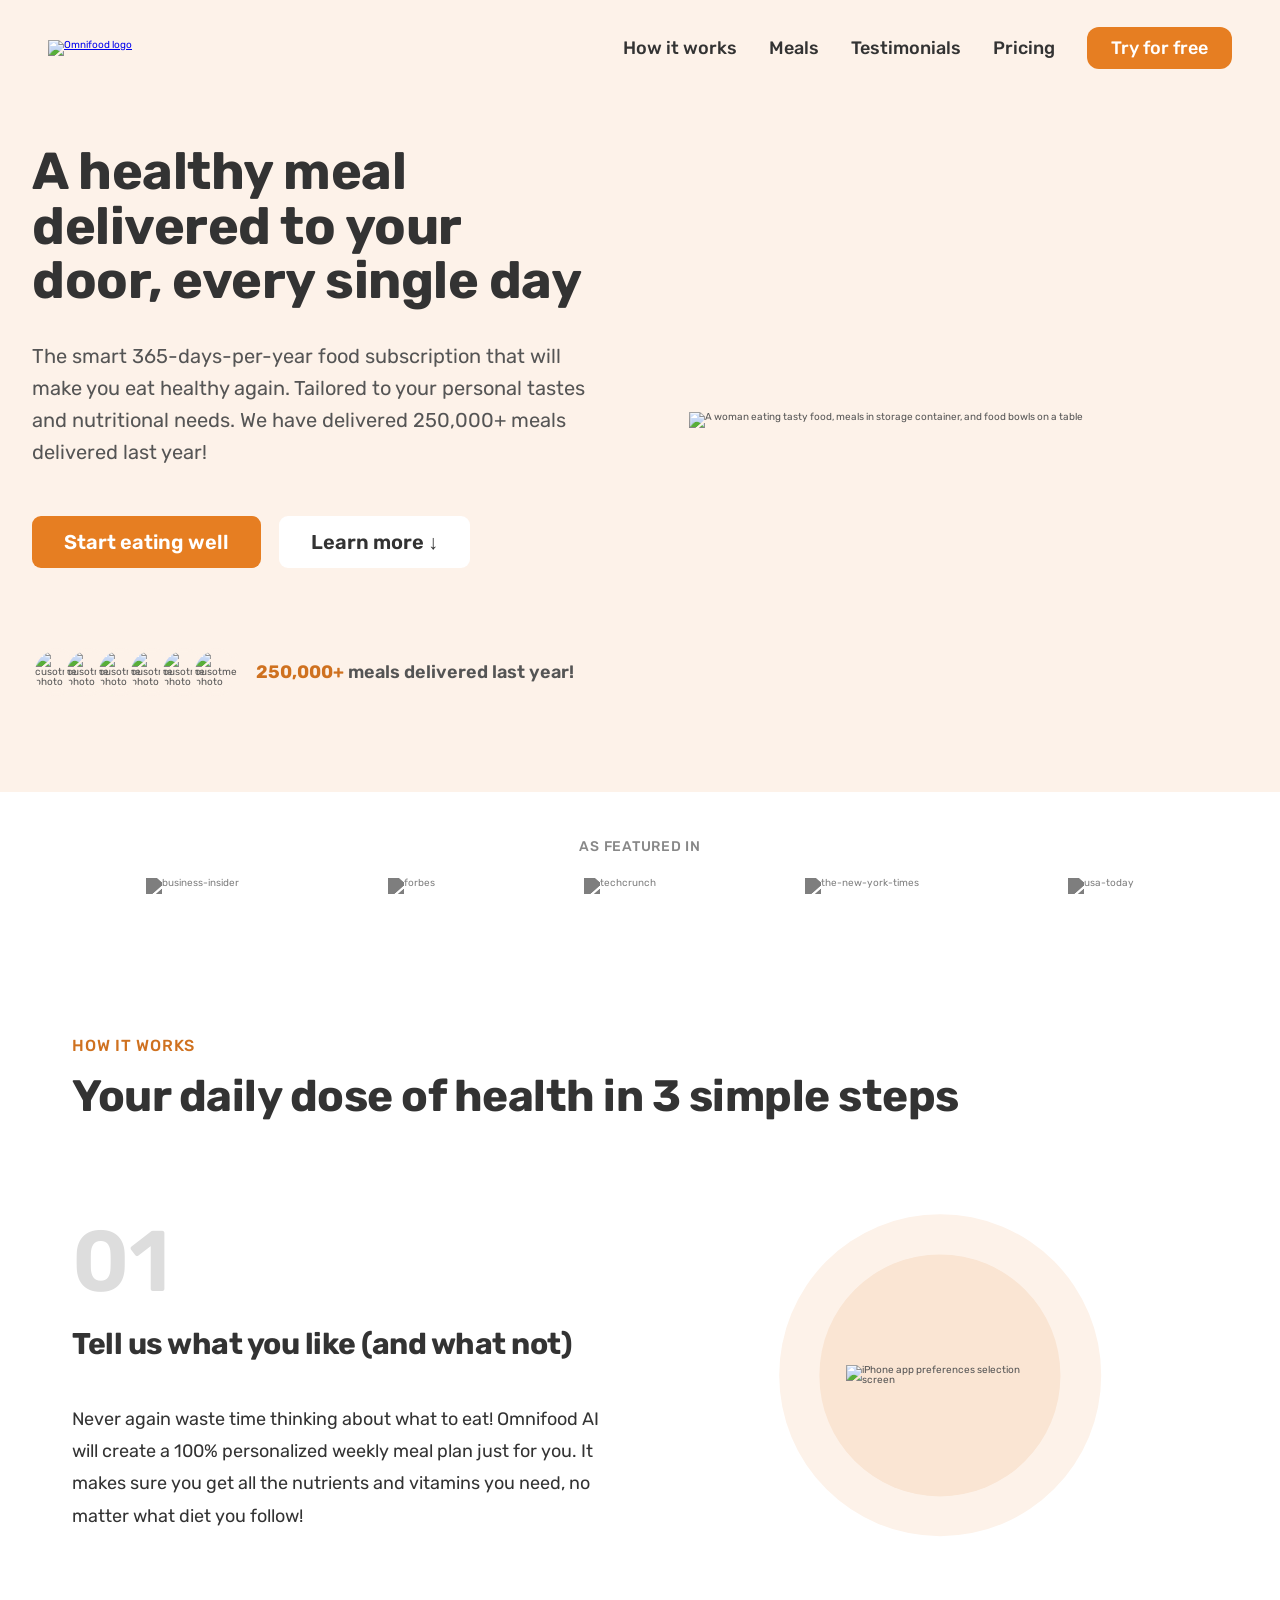
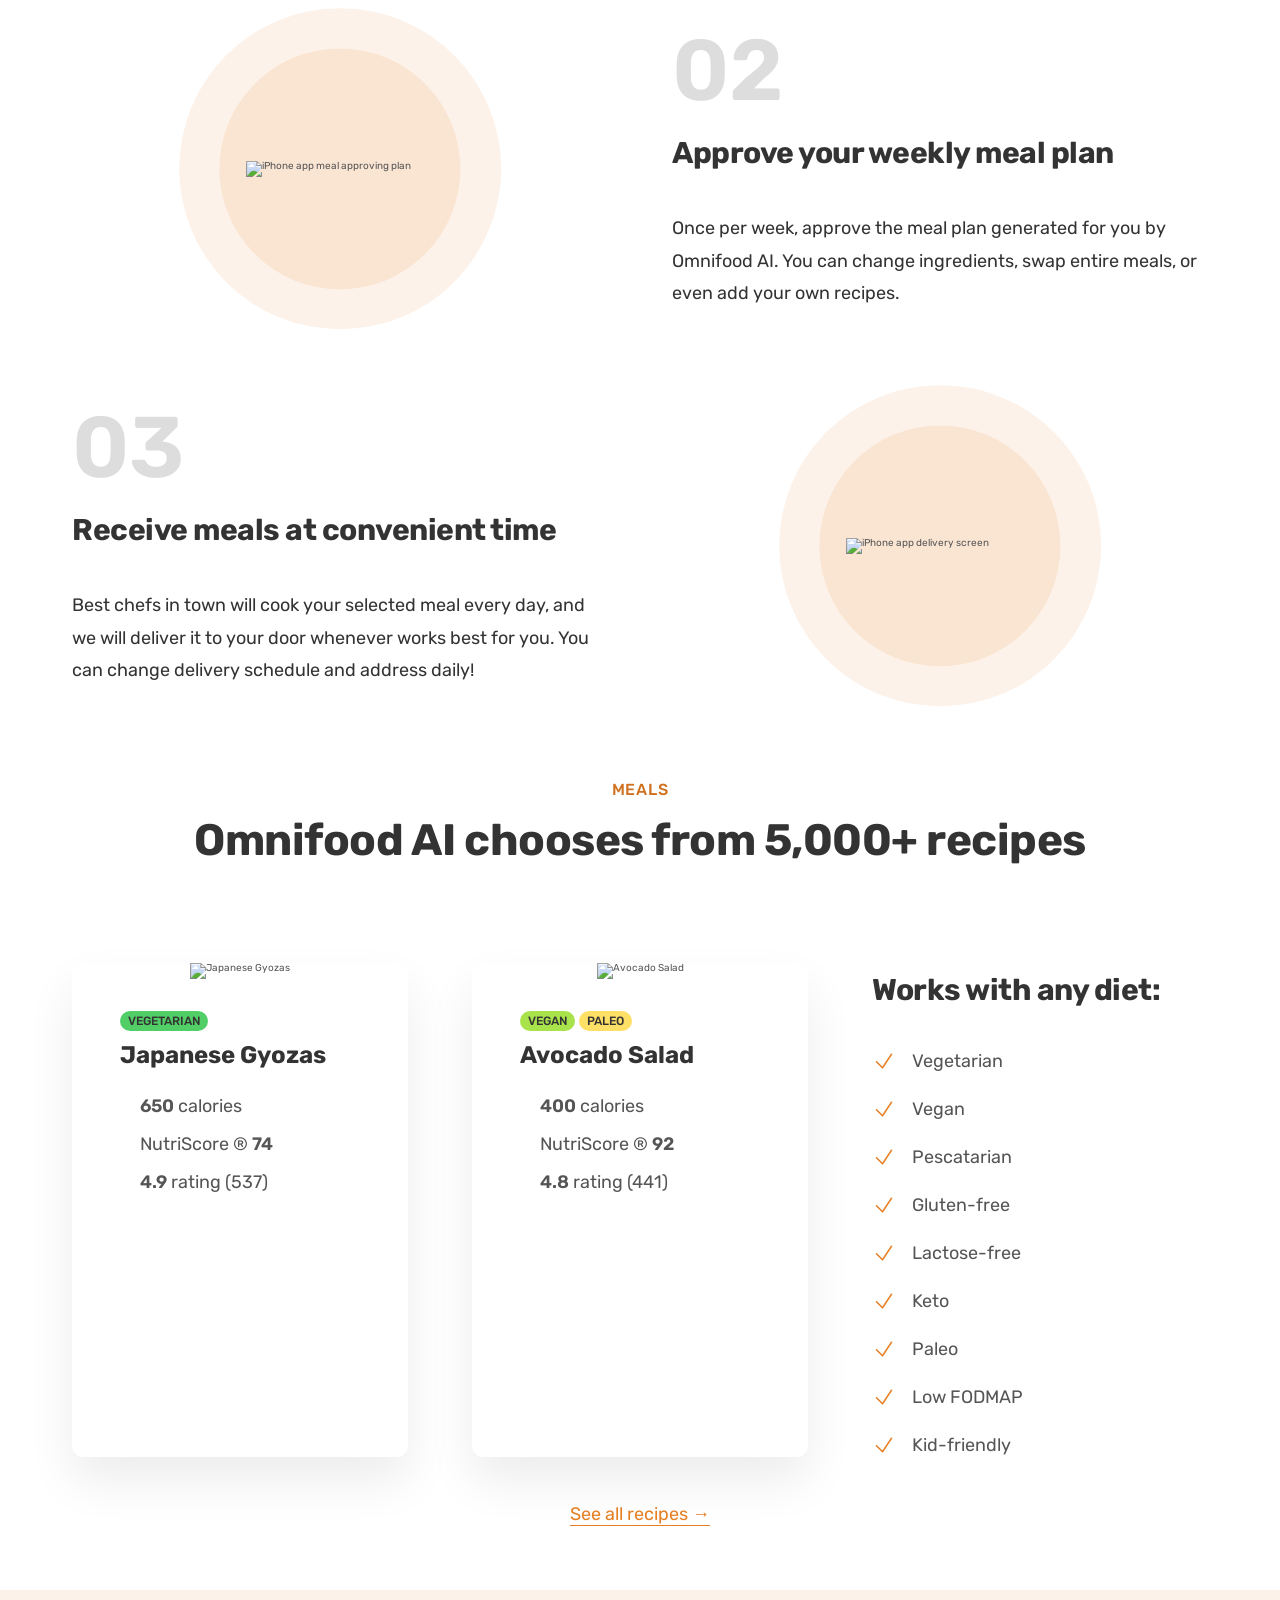
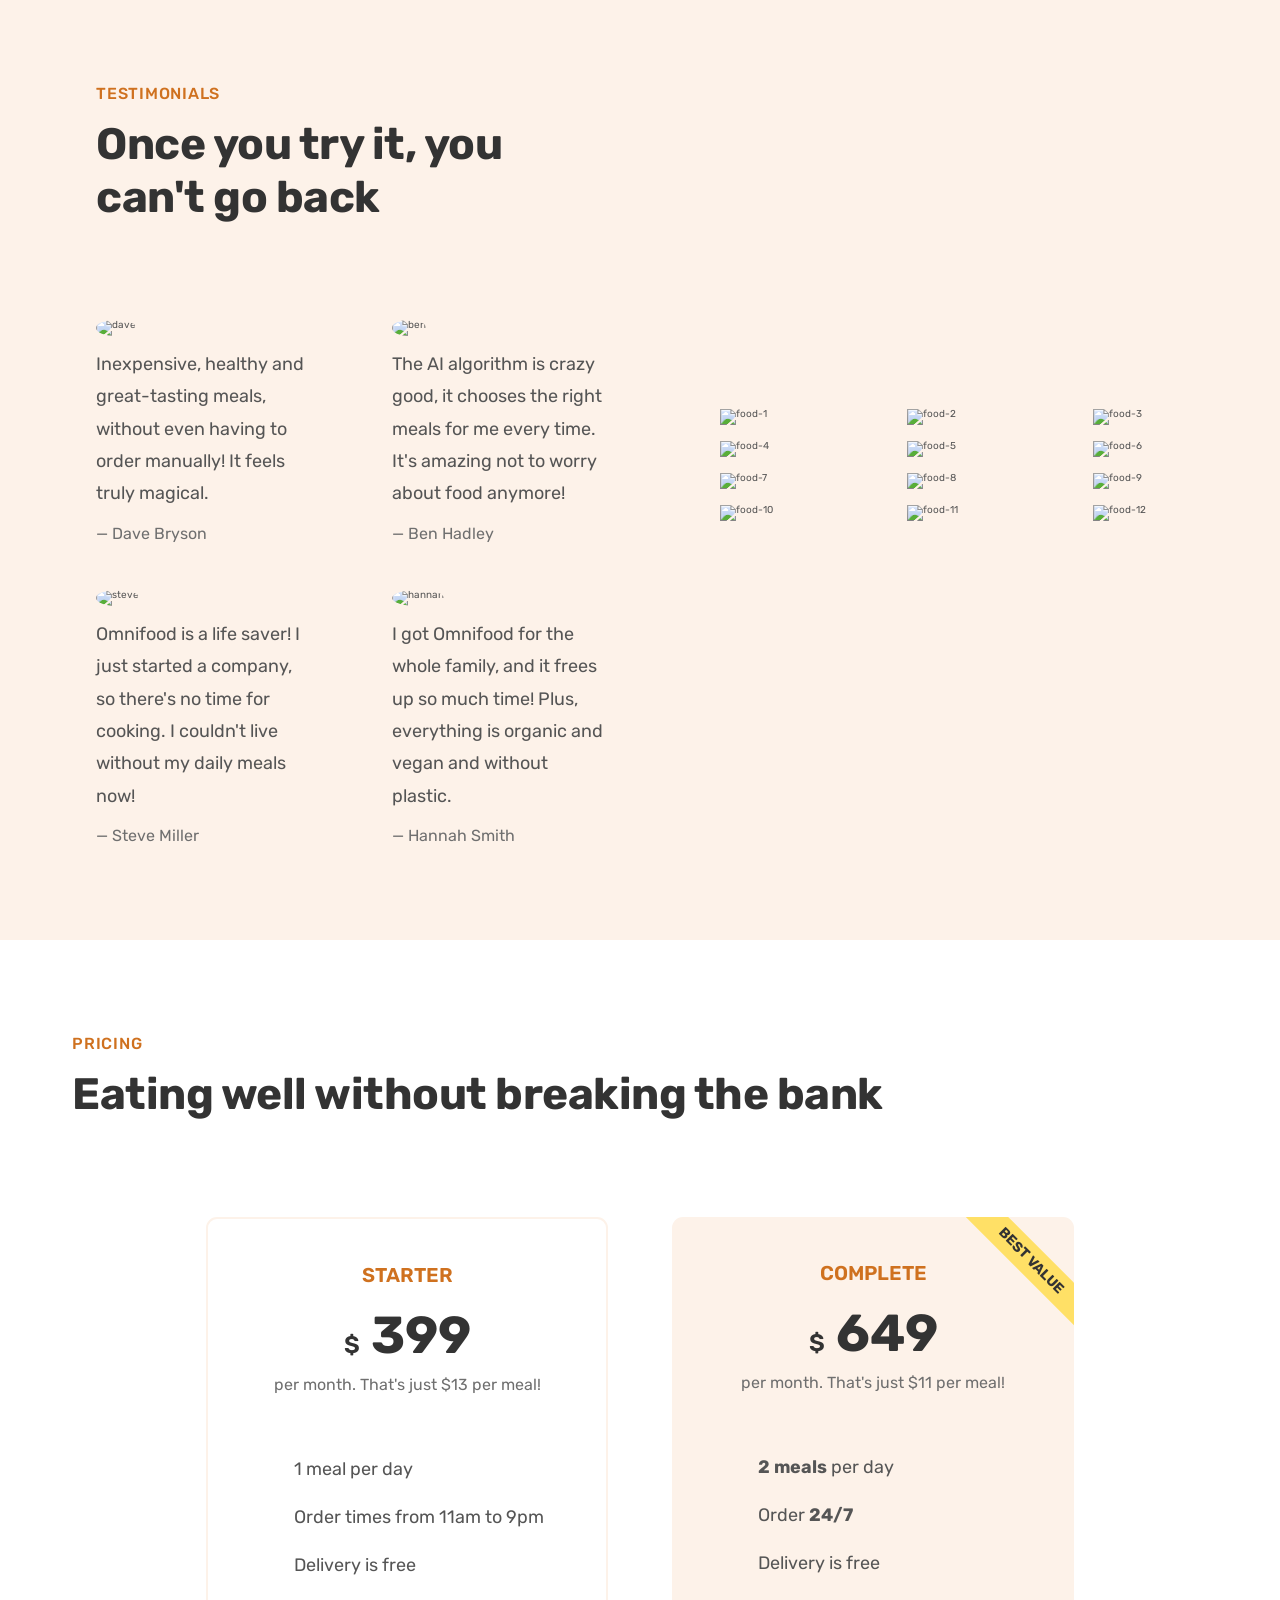
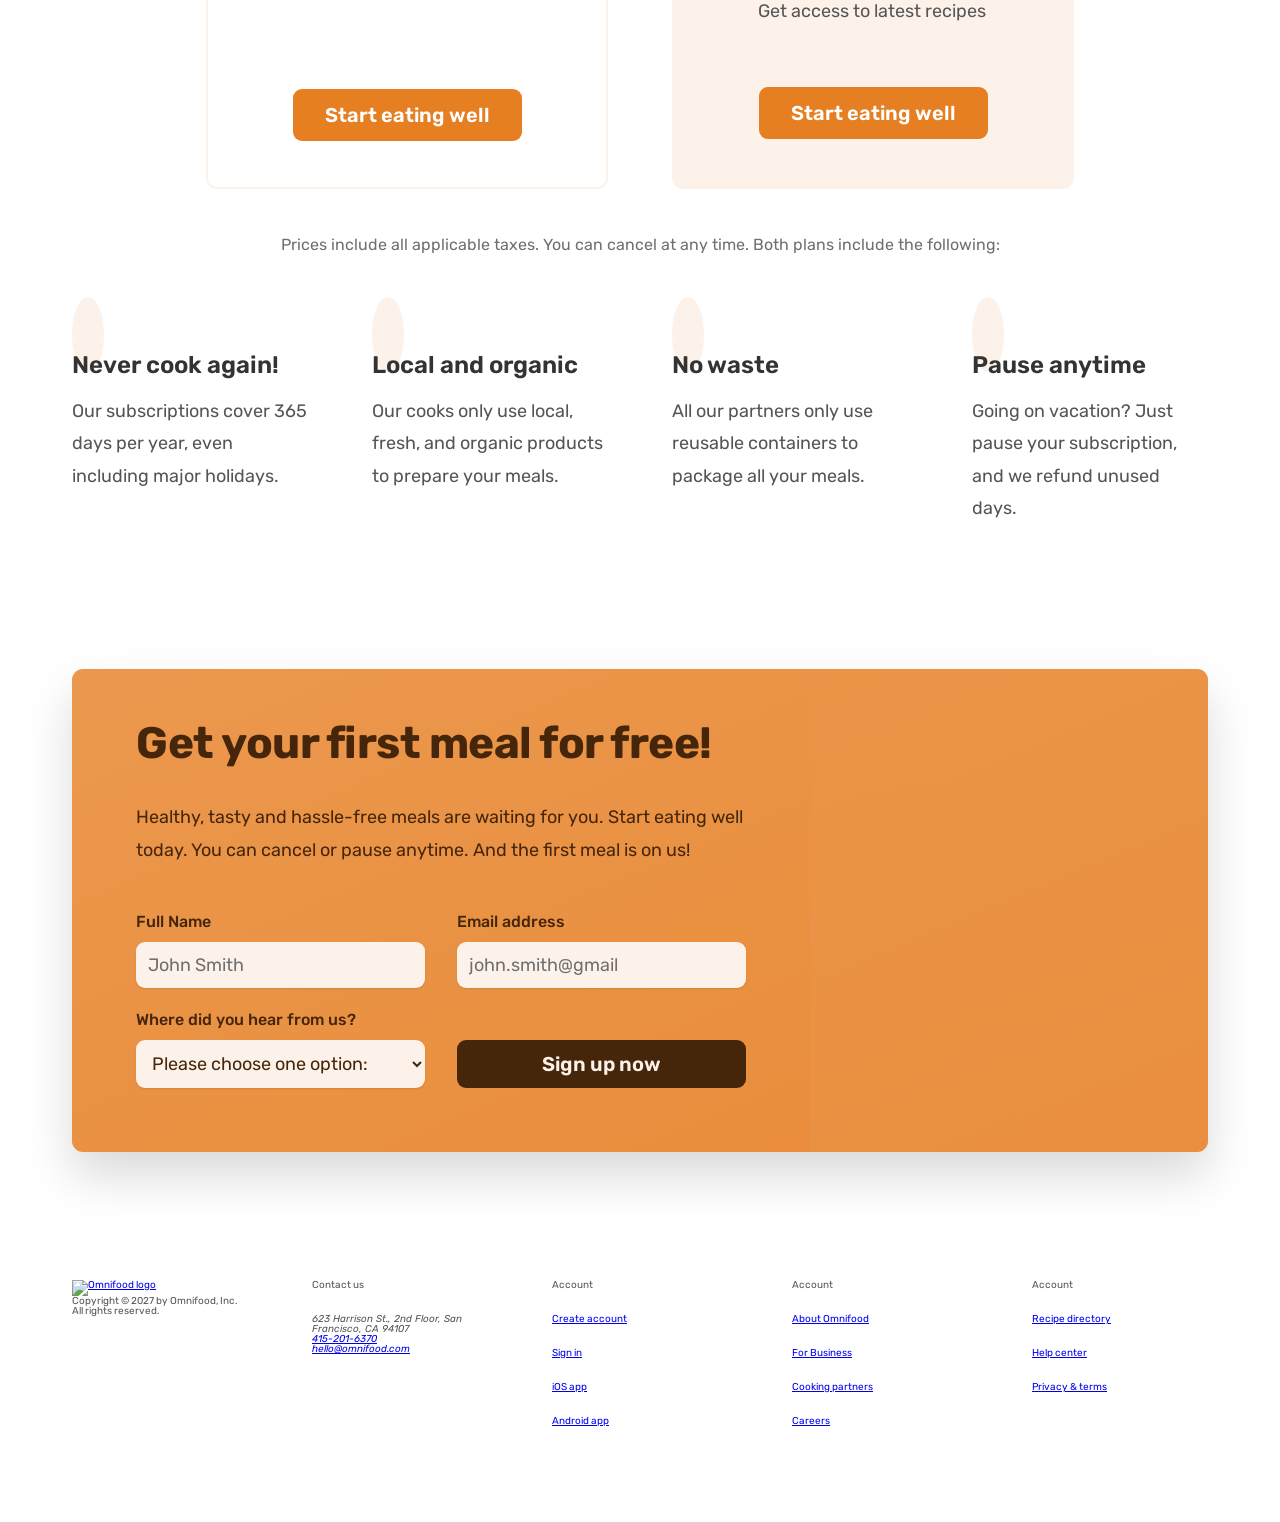
==== omnifood/index.html @ d8c368a3 "footer begun" ====
<!DOCTYPE html>
<html lang="en">
  <head>
    <meta charset="UTF-8" />
    <meta name="viewport" content="width=device-width, initial-scale=1.0" />
    <link rel="preconnect" href="https://fonts.googleapis.com" />
    <link rel="preconnect" href="https://fonts.gstatic.com" crossorigin />
    <link rel="preconnect" href="https://fonts.googleapis.com" />
    <link rel="preconnect" href="https://fonts.gstatic.com" crossorigin />
    <link
      href="https://fonts.googleapis.com/css2?family=Rubik:wght@300..900&display=swap"
      rel="stylesheet"
    />

    <link rel="stylesheet" href="css/general.css" />
    <link rel="stylesheet" href="css/header.css" />
    <link rel="stylesheet" href="css/hero.css" />
    <link rel="stylesheet" href="css/featured.css" />
    <link rel="stylesheet" href="css/how-it-works.css" />
    <link rel="stylesheet" href="css/meals.css" />
    <link rel="stylesheet" href="css/testimonials.css" />
    <link rel="stylesheet" href="css/pricing.css" />
    <link rel="stylesheet" href="css/cta.css" />
    <link rel="stylesheet" href="css/footer.css" />
    <title>My Omnifood</title>
  </head>
  <body>
    <header class="header">
      <a href="#">
        <img src="img/omnifood-logo.png" alt="Omnifood logo" class="logo" />
      </a>
      <nav class="main-nav">
        <ul class="main-nav-list">
          <li><a href="#" class="main-nav-link">How it works</a></li>
          <li><a href="#" class="main-nav-link">Meals</a></li>
          <li><a href="#" class="main-nav-link">Testimonials</a></li>
          <li><a href="#" class="main-nav-link">Pricing</a></li>
          <li><a href="#" class="main-nav-link">Try for free</a></li>
        </ul>
      </nav>
    </header>

    <main>
      <section class="section-hero">
        <div class="hero">
          <div class="hero-text">
            <h1 class="heading-primary">
              A healthy meal delivered to your door, every single day
            </h1>
            <p class="hero-description">
              The smart 365-days-per-year food subscription that will make you
              eat healthy again. Tailored to your personal tastes and
              nutritional needs. We have delivered 250,000+ meals delivered last
              year!
            </p>
            <a href="#" class="btn btn--full margin-right-sm"
              >Start eating well</a
            >
            <a href="#" class="btn btn--outline">Learn more &darr;</a>
            <div class="delivered-meals">
              <div class="delivered-imgs">
                <img src="img/customers/customer-1.jpg" alt="cusotmer photo" />
                <img src="img/customers/customer-2.jpg" alt="cusotmer photo" />
                <img src="img/customers/customer-3.jpg" alt="cusotmer photo" />
                <img src="img/customers/customer-4.jpg" alt="cusotmer photo" />
                <img src="img/customers/customer-5.jpg" alt="cusotmer photo" />
                <img src="img/customers/customer-6.jpg" alt="cusotmer photo" />
              </div>
              <p class="delivered-text">
                <span>250,000+</span> meals delivered last year!
              </p>
            </div>
          </div>
          <div class="hero-img-box">
            <img
              src="img/hero.png"
              alt="A woman eating tasty food, meals in storage container, and food bowls on a table"
              class="hero-img"
            />
          </div>
        </div>
      </section>
      <section class="section-featured">
        <div class="container">
          <h2 class="heading-featured-in">As featured in</h2>
          <div class="logos">
            <img src="img/logos/business-insider.png" alt="business-insider" />
            <img src="img/logos/forbes.png" alt="forbes" />
            <img src="img/logos/techcrunch.png" alt="techcrunch" />
            <img
              src="img/logos/the-new-york-times.png"
              alt="the-new-york-times"
            />
            <img src="img/logos/usa-today.png" alt="usa-today" />
          </div>
        </div>
      </section>
      <section class="section-how">
        <div class="container">
          <span class="subheading">How it works</span>
          <h2 class="heading-secondary">
            Your daily dose of health in 3 simple steps
          </h2>
        </div>

        <div class="container grid grid--2-cols grid--center-v">
          <!-- 01 -->
          <div class="step-text-box">
            <p class="step-number">01</p>
            <h3 class="heading-tertiary">
              Tell us what you like (and what not)
            </h3>
            <p class="step-description">
              Never again waste time thinking about what to eat! Omnifood AI
              will create a 100% personalized weekly meal plan just for you. It
              makes sure you get all the nutrients and vitamins you need, no
              matter what diet you follow!
            </p>
          </div>

          <div class="step-img-box">
            <img
              src="img/app/app-screen-1.png"
              alt="iPhone app preferences selection screen"
              class="step-img"
            />
          </div>

          <!-- 02 -->
          <div class="step-img-box">
            <img
              src="img/app/app-screen-2.png"
              alt="iPhone app meal approving plan"
              class="step-img"
            />
          </div>
          <div class="step-text-box">
            <p class="step-number">02</p>
            <h3 class="heading-tertiary">Approve your weekly meal plan</h3>
            <p class="step-description">
              Once per week, approve the meal plan generated for you by Omnifood
              AI. You can change ingredients, swap entire meals, or even add
              your own recipes.
            </p>
          </div>

          <!-- 03 -->
          <div class="step-text-box">
            <p class="step-number">03</p>
            <h3 class="heading-tertiary">Receive meals at convenient time</h3>
            <p class="step-description">
              Best chefs in town will cook your selected meal every day, and we
              will deliver it to your door whenever works best for you. You can
              change delivery schedule and address daily!
            </p>
          </div>

          <div class="step-img-box">
            <img
              src="img/app/app-screen-3.png"
              alt="iPhone app delivery screen"
              class="step-img"
            />
          </div>
        </div>
      </section>
      <section class="section-meals center-text">
        <div class="container">
          <span class="subheading">Meals</span>
          <h2 class="heading-secondary">
            Omnifood AI chooses from 5,000+ recipes
          </h2>
        </div>
        <div class="container grid grid--3-cols margin-bottom-md">
          <div class="meal">
            <img
              src="img/meals/meal-1.jpg"
              alt="Japanese Gyozas"
              class="meal-img"
            />
            <div class="meal-content">
              <div class="meal-tags">
                <span class="tag tag-vegetarian">Vegetarian</span>
              </div>
              <p class="meal-title">Japanese Gyozas</p>
              <ul class="meal-attributes">
                <li class="meal-attribute">
                  <ion-icon name="flame-outline" class="meal-icon"></ion-icon>
                  <span class="meal-span"
                    ><span class="meal-span--number">650</span> calories</span
                  >
                </li>
                <li class="meal-attribute">
                  <ion-icon
                    name="restaurant-outline"
                    class="meal-icon"
                  ></ion-icon>
                  <span class="meal-span"
                    >NutriScore &reg;
                    <span class="meal-span--number">74</span></span
                  >
                </li>
                <li class="meal-attribute">
                  <ion-icon name="star-outline" class="meal-icon"></ion-icon>
                  <span class="meal-span"
                    ><span class="meal-span--number">4.9</span> rating
                    (537)</span
                  >
                </li>
              </ul>
            </div>
          </div>
          <div class="meal">
            <img
              src="img/meals/meal-2.jpg"
              alt="Avocado Salad"
              class="meal-img"
            />
            <div class="meal-content">
              <div class="meal-tags">
                <span class="tag tag-vegan">Vegan</span>
                <span class="tag tag-paleo">Paleo</span>
              </div>
              <p class="meal-title">Avocado Salad</p>
              <ul class="meal-attributes">
                <li class="meal-attribute">
                  <ion-icon name="flame-outline" class="meal-icon"></ion-icon>
                  <span class="meal-span"
                    ><span class="meal-span--number">400</span> calories</span
                  >
                </li>
                <li class="meal-attribute">
                  <ion-icon
                    name="restaurant-outline"
                    class="meal-icon"
                  ></ion-icon>
                  <span class="meal-span"
                    >NutriScore &reg;
                    <span class="meal-span--number">92</span></span
                  >
                </li>
                <li class="meal-attribute">
                  <ion-icon name="star-outline" class="meal-icon"></ion-icon>
                  <span class="meal-span"
                    ><span class="meal-span--number">4.8</span> rating
                    (441)</span
                  >
                </li>
              </ul>
            </div>
          </div>
          <div class="diets">
            <p class="heading-tertiary">Works with any diet:</p>
            <ul class="list">
              <li class="list-item">
                <svg
                  xmlns="http://www.w3.org/2000/svg"
                  fill="none"
                  viewBox="0 0 24 24"
                  stroke-width="1.5"
                  stroke="currentColor"
                  class="list-icon"
                >
                  <path
                    stroke-linecap="round"
                    stroke-linejoin="round"
                    d="m4.5 12.75 6 6 9-13.5"
                  />
                </svg>

                <span>Vegetarian</span>
              </li>
              <li class="list-item">
                <svg
                  xmlns="http://www.w3.org/2000/svg"
                  fill="none"
                  viewBox="0 0 24 24"
                  stroke-width="1.5"
                  stroke="currentColor"
                  class="list-icon"
                >
                  <path
                    stroke-linecap="round"
                    stroke-linejoin="round"
                    d="m4.5 12.75 6 6 9-13.5"
                  />
                </svg>

                <span>Vegan</span>
              </li>
              <li class="list-item">
                <svg
                  xmlns="http://www.w3.org/2000/svg"
                  fill="none"
                  viewBox="0 0 24 24"
                  stroke-width="1.5"
                  stroke="currentColor"
                  class="list-icon"
                >
                  <path
                    stroke-linecap="round"
                    stroke-linejoin="round"
                    d="m4.5 12.75 6 6 9-13.5"
                  />
                </svg>

                <span>Pescatarian</span>
              </li>
              <li class="list-item">
                <svg
                  xmlns="http://www.w3.org/2000/svg"
                  fill="none"
                  viewBox="0 0 24 24"
                  stroke-width="1.5"
                  stroke="currentColor"
                  class="list-icon"
                >
                  <path
                    stroke-linecap="round"
                    stroke-linejoin="round"
                    d="m4.5 12.75 6 6 9-13.5"
                  />
                </svg>

                <span>Gluten-free</span>
              </li>
              <li class="list-item">
                <svg
                  xmlns="http://www.w3.org/2000/svg"
                  fill="none"
                  viewBox="0 0 24 24"
                  stroke-width="1.5"
                  stroke="currentColor"
                  class="list-icon"
                >
                  <path
                    stroke-linecap="round"
                    stroke-linejoin="round"
                    d="m4.5 12.75 6 6 9-13.5"
                  />
                </svg>

                <span>Lactose-free</span>
              </li>
              <li class="list-item">
                <svg
                  xmlns="http://www.w3.org/2000/svg"
                  fill="none"
                  viewBox="0 0 24 24"
                  stroke-width="1.5"
                  stroke="currentColor"
                  class="list-icon"
                >
                  <path
                    stroke-linecap="round"
                    stroke-linejoin="round"
                    d="m4.5 12.75 6 6 9-13.5"
                  />
                </svg>

                <span>Keto</span>
              </li>
              <li class="list-item">
                <svg
                  xmlns="http://www.w3.org/2000/svg"
                  fill="none"
                  viewBox="0 0 24 24"
                  stroke-width="1.5"
                  stroke="currentColor"
                  class="list-icon"
                >
                  <path
                    stroke-linecap="round"
                    stroke-linejoin="round"
                    d="m4.5 12.75 6 6 9-13.5"
                  />
                </svg>

                <span>Paleo</span>
              </li>
              <li class="list-item">
                <svg
                  xmlns="http://www.w3.org/2000/svg"
                  fill="none"
                  viewBox="0 0 24 24"
                  stroke-width="1.5"
                  stroke="currentColor"
                  class="list-icon"
                >
                  <path
                    stroke-linecap="round"
                    stroke-linejoin="round"
                    d="m4.5 12.75 6 6 9-13.5"
                  />
                </svg>

                <span>Low FODMAP</span>
              </li>
              <li class="list-item">
                <svg
                  xmlns="http://www.w3.org/2000/svg"
                  fill="none"
                  viewBox="0 0 24 24"
                  stroke-width="1.5"
                  stroke="currentColor"
                  class="list-icon"
                >
                  <path
                    stroke-linecap="round"
                    stroke-linejoin="round"
                    d="m4.5 12.75 6 6 9-13.5"
                  />
                </svg>

                <span>Kid-friendly</span>
              </li>
            </ul>
          </div>
        </div>
        <div class="container all-recipes">
          <a href="#" class="link">See all recipes &rarr;</a>
        </div>
      </section>

      <section class="section-testimonials">
        <div class="testimonials-content">
          <span class="subheading">Testimonials</span>
          <h2 class="heading-secondary">Once you try it, you can't go back</h2>

          <div class="testimonials grid grid--2-cols">
            <figure class="testimonial">
              <img
                src="img/customers/dave.jpg"
                alt="dave"
                class="img-customer"
              />
              <blockquote class="customer-opinion">
                Inexpensive, healthy and great-tasting meals, without even
                having to order manually! It feels truly magical.
              </blockquote>
              <p class="customer-name">&mdash; Dave Bryson</p>
            </figure>
            <figure class="testimonial">
              <img src="img/customers/ben.jpg" alt="ben" class="img-customer" />
              <blockquote class="customer-opinion">
                The AI algorithm is crazy good, it chooses the right meals for
                me every time. It's amazing not to worry about food anymore!
              </blockquote>
              <p class="customer-name">&mdash; Ben Hadley</p>
            </figure>
            <figure class="testimonial">
              <img
                src="img/customers/steve.jpg"
                alt="steve"
                class="img-customer"
              />
              <blockquote class="customer-opinion">
                Omnifood is a life saver! I just started a company, so there's
                no time for cooking. I couldn't live without my daily meals now!
              </blockquote>
              <p class="customer-name">&mdash; Steve Miller</p>
            </figure>
            <figure class="testimonial">
              <img
                src="img/customers/hannah.jpg"
                alt="hannah"
                class="img-customer"
              />
              <blockquote class="customer-opinion">
                I got Omnifood for the whole family, and it frees up so much
                time! Plus, everything is organic and vegan and without plastic.
              </blockquote>
              <p class="customer-name">&mdash; Hannah Smith</p>
            </figure>
          </div>
        </div>
        <div class="gallery grid grid--3-cols">
          <figure class="gallery-item">
            <img
              src="img/gallery/gallery-1.jpg"
              alt="food-1"
              class="img-gallery"
            />
          </figure>
          <figure class="gallery-item">
            <img
              src="img/gallery/gallery-2.jpg"
              alt="food-2"
              class="img-gallery"
            />
          </figure>
          <figure class="gallery-item">
            <img
              src="img/gallery/gallery-3.jpg"
              alt="food-3"
              class="img-gallery"
            />
          </figure>
          <figure class="gallery-item">
            <img
              src="img/gallery/gallery-4.jpg"
              alt="food-4"
              class="img-gallery"
            />
          </figure>
          <figure class="gallery-item">
            <img
              src="img/gallery/gallery-5.jpg"
              alt="food-5"
              class="img-gallery"
            />
          </figure>
          <figure class="gallery-item">
            <img
              src="img/gallery/gallery-6.jpg"
              alt="food-6"
              class="img-gallery"
            />
          </figure>
          <figure class="gallery-item">
            <img
              src="img/gallery/gallery-7.jpg"
              alt="food-7"
              class="img-gallery"
            />
          </figure>
          <figure class="gallery-item">
            <img
              src="img/gallery/gallery-8.jpg"
              alt="food-8"
              class="img-gallery"
            />
          </figure>
          <figure class="gallery-item">
            <img
              src="img/gallery/gallery-9.jpg"
              alt="food-9"
              class="img-gallery"
            />
          </figure>
          <figure class="gallery-item">
            <img
              src="img/gallery/gallery-10.jpg"
              alt="food-10"
              class="img-gallery"
            />
          </figure>
          <figure class="gallery-item">
            <img
              src="img/gallery/gallery-11.jpg"
              alt="food-11"
              class="img-gallery"
            />
          </figure>
          <figure class="gallery-item">
            <img
              src="img/gallery/gallery-12.jpg"
              alt="food-12"
              class="img-gallery"
            />
          </figure>
        </div>
      </section>
      <section class="section-pricing">
        <div class="container">
          <span class="subheading">Pricing</span>
          <h2 class="heading-secondary">
            Eating well without breaking the bank
          </h2>
        </div>
        <div class="container grid grid--2-cols margin-bottom-md">
          <div class="pricing-plan pricing-plan--starter">
            <header class="plan-header">
              <p class="plan-name">Starter</p>
              <p class="plan-price"><span>$</span> 399</p>
              <p class="plan-text">per month. That's just $13 per meal!</p>
            </header>
            <ul class="list list-plan list-plan--starter">
              <li class="list-item">
                <ion-icon name="checkmark-outline" class="list-icon"></ion-icon>
                <span>1 meal per day</span>
              </li>
              <li class="list-item">
                <ion-icon name="checkmark-outline" class="list-icon"></ion-icon>
                <span>Order times from 11am to 9pm</span>
              </li>
              <li class="list-item">
                <ion-icon name="checkmark-outline" class="list-icon"></ion-icon>
                <span>Delivery is free</span>
              </li>
              <li class="list-item">
                <ion-icon name="close-outline" class="list-icon"></ion-icon>
              </li>
            </ul>
            <div class="plan-sing-up">
              <a href="#" class="btn btn--full">Start eating well</a>
            </div>
          </div>

          <div class="pricing-plan pricing-plan--complete">
            <header class="plan-header">
              <p class="plan-name">Complete</p>
              <p class="plan-price"><span>$</span> 649</p>
              <p class="plan-text">per month. That's just $11 per meal!</p>
            </header>
            <ul class="list list-plan list-plan--starter">
              <li class="list-item">
                <ion-icon name="checkmark-outline" class="list-icon"></ion-icon>
                <span><strong>2 meals</strong> per day</span>
              </li>
              <li class="list-item">
                <ion-icon name="checkmark-outline" class="list-icon"></ion-icon>
                <span>Order <strong>24/7</strong></span>
              </li>
              <li class="list-item">
                <ion-icon name="checkmark-outline" class="list-icon"></ion-icon>
                <span>Delivery is free</span>
              </li>
              <li class="list-item">
                <ion-icon name="checkmark-outline" class="list-icon"></ion-icon>
                <span>Get access to latest recipes</span>
              </li>
            </ul>
            <div class="plan-sing-up">
              <a href="#" class="btn btn--full">Start eating well</a>
            </div>
          </div>
        </div>

        <div class="container center-text">
          <p class="plan-text plan-text--below">
            Prices include all applicable taxes. You can cancel at any time.
            Both plans include the following:
          </p>
        </div>
        <div class="container grid grid--4-cols">
          <div class="feature">
            <ion-icon name="infinite-outline" class="feature-icon"></ion-icon>
            <p class="feature-title">Never cook again!</p>
            <p class="feature-text">
              Our subscriptions cover 365 days per year, even including major
              holidays.
            </p>
          </div>

          <div class="featur">
            <ion-icon name="nutrition-outline" class="feature-icon"></ion-icon>
            <p class="feature-title">Local and organic</p>
            <p class="feature-text">
              Our cooks only use local, fresh, and organic products to prepare
              your meals.
            </p>
          </div>
          <div class="feature">
            <ion-icon name="leaf-outline" class="feature-icon"></ion-icon>
            <p class="feature-title">No waste</p>
            <p class="feature-text">
              All our partners only use reusable containers to package all your
              meals.
            </p>
          </div>
          <div class="feature">
            <ion-icon name="pause-outline" class="feature-icon"></ion-icon>
            <p class="feature-title">Pause anytime</p>
            <p class="feature-text">
              Going on vacation? Just pause your subscription, and we refund
              unused days.
            </p>
          </div>
        </div>
      </section>
      <section class="section-cta">
        <div class="container">
          <div class="cta">
            <div class="cta-text-container">
              <p class="heading-secondary cta-title">
                Get your first meal for free!
              </p>
              <p class="cta-text margin-bottom-md">
                Healthy, tasty and hassle-free meals are waiting for you. Start
                eating well today. You can cancel or pause anytime. And the
                first meal is on us!
              </p>
              <form action="#" method="get" class="cta-form grid grid--2-cols">
                <div class="form-item">
                  <label for="full-name">Full Name</label>
                  <input
                    type="text"
                    name="submitted-full-name"
                    id="full-name"
                    placeholder="John Smith"
                    required
                  />
                </div>
                <div class="form-item">
                  <label for="email">Email address</label>
                  <input
                    type="email"
                    name="submitted-full-email"
                    id="email"
                    placeholder="john.smith@gmail"
                    required
                  />
                </div>
                <div class="form-item">
                  <label for="select-where">Where did you hear from us?</label>
                  <select name="" id="select-where" required>
                    <option value="">Please choose one option:</option>
                    <option value="friends">Friends and family</option>
                    <option value="youtube">YouTube video</option>
                    <option value="podcast">Podcast</option>
                    <option value="ad">Facebook ad</option>
                    <option value="others">Others</option>
                  </select>
                </div>
                <button class="btn btn--form">Sign up now</button>
              </form>
            </div>
            <div
              class="cta-img-box"
              role="img"
              aria-label="Woman enjoying food"
            ></div>
          </div>
        </div>
      </section>
    </main>
    <footer class="footer">
      <div class="container grid grid--5-cols">
        <div class="logo-col">
          <a href="#" class="footer-logo">
            <img src="img/omnifood-logo.png" alt="Omnifood logo" class="logo" />
          </a>
          <ul class="social-links">
            <li>
              <a href="#"><ion-icon name="logo-instagram"></ion-icon></a>
            </li>
            <li>
              <a href="#"><ion-icon name="logo-facebook"></ion-icon></a>
            </li>
            <li>
              <a href="#"><ion-icon name="logo-twitter"></ion-icon></a>
            </li>
          </ul>
          <p class="copyright">
            Copyright &copy; 2027 by Omnifood, Inc. All rights reserved.
          </p>
        </div>
        <div class="address-col">
          <p class="footer-heading">Contact us</p>
          <address class="contacts">
            <p class="address">
              623 Harrison St., 2nd Floor, San Francisco, CA 94107
            </p>
            <a href="tel:415-201-6370">415-201-6370</a><br />
            <a href="mailto:hello@omnifood.com">hello@omnifood.com</a>
          </address>
        </div>
        <nav class="nav-col">
          <p class="footer-heading">Account</p>
          <ul class="list footer-nav">
            <li><a href="#">Create account</a></li>
            <li><a href="#">Sign in</a></li>
            <li><a href="#">iOS app</a></li>
            <li><a href="#">Android app</a></li>
          </ul>
        </nav>
        <nav class="nav-col">
          <p class="footer-heading">Account</p>
          <ul class="list footer-nav">
            <li><a href="#">About Omnifood</a></li>
            <li><a href="#">For Business</a></li>
            <li><a href="#">Cooking partners</a></li>
            <li><a href="#">Careers</a></li>
          </ul>
        </nav>
        <nav class="nav-col">
          <p class="footer-heading">Account</p>
          <ul class="list footer-nav">
            <li><a href="#">Recipe directory</a></li>
            <li><a href="#">Help center</a></li>
            <li><a href="#">Privacy & terms</a></li>
          </ul>
        </nav>
      </div>
    </footer>
    <script
      type="module"
      src="https://unpkg.com/ionicons@7.1.0/dist/ionicons/ionicons.esm.js"
    ></script>
    <script
      nomodule
      src="https://unpkg.com/ionicons@7.1.0/dist/ionicons/ionicons.js"
    ></script>
  </body>
</html>
---- omnifood/css/general.css ----
/*
--- 01 TYPOGRAPHTY SYSTEM

- Font size system (px)
10 / 12 / 14 / 16 / 18 / 20 / 24 / 30 / 36 / 44 / 52 / 62 / 74 / 86 / 98

- Font weights:
Default: 400
Bold: 600
Very bold: 700

- Line heights:
Default: 1
Small: 1.05
Medium: 1.2
Paragraph default: 1.6

-Letter spacing
-05px
-0.75px
--- 02 COLORS

- Primary: #e67e22
- Tints:: #fdf2e9, #fae5d3, #eb984e
- Shades: #cf711f, #45260a
- Accents:#51cf66, #a9e34b, #ffe066
- Greys: 
#6f6f6f (lightest grey allowed)
#555, #333, #888

--- 05 SHADOWS
box-shadow: 0 2.4rem 4.8rem rgba(0, 0, 0, 0.075);
--- 06 BORDER-RADIUS
small: 9px
medium: 11px

--- 07 WHITESPACES

- Spacing system (px)
2 / 4 / 8 / 12 / 16 / 24 / 32 / 48 / 64 / 80 / 96 / 128
*/

* {
  margin: 0;
  padding: 0;
  box-sizing: border-box;
}

html {
  /* Procentage of user's browser font-size setting -> by setting 10px user can't change it */
  font-size: 62.5%;
}

body {
  font-family: "Rubik", sans-serif;
  line-height: 1;
  font-weight: 400;
  color: #555;
}

.container {
  max-width: 120rem;
  padding: 0 3.2rem;
  margin: 0 auto;
}

.btn,
.btn:link,
.btn:visited {
  display: inline-block;
  font-size: 2rem;
  padding: 1.6rem 3.2rem;
  border-radius: 9px;
  text-decoration: none;
  font-weight: 600;

  border: none;
  cursor: pointer;
  font-family: inherit;

  /* IMPORTANT TRANSITION COLORS */
  transition: background-color 0.3s;
}

.btn--full:link,
.btn--full:visited {
  background-color: #e67e22;
  color: #fff;
}

.btn--full:hover,
.btn--full:active {
  background-color: #cf711f;
  color: #fff;
}

.btn--outline:link,
.btn--outline:visited {
  background-color: #fff;
  color: #333;
}

.btn--outline:hover,
.btn--outline:active {
  background-color: #fdf2e9;
  color: #333;

  /* border: 3px solid #fff; whole design change we don't want it*/
  /* IMPORTANT CREATE BORDER INSIDE THE BUTTON */
  box-shadow: inset 0 0 0 3px #fff;
}

.btn--form {
  background-color: #45260a;
  color: #fdf2e9;
  align-self: self-end;
  padding: 1.2rem;
}

.btn--form:hover {
  background-color: #fff;
  color: #555;
}

.link:link,
.link:visited {
  color: #e67e22;
  display: inline-block;
  text-decoration: none;
  border-bottom: 1px solid currentColor;
  padding-bottom: 2px;
  transition: all 0.3s;
}

.link:hover,
.link:active {
  color: #cf711f;
  border-bottom: 1px solid transparent;
}

.margin-right-sm {
  margin-right: 1.6rem !important;
}

.margin-bottom-md {
  margin-bottom: 4.8rem !important;
}

.grid {
  display: grid;
  gap: 9.6rem 6.4rem;
}

.grid:not(:last-child) {
  margin-bottom: 9.6rem;
}

.grid--2-cols {
  grid-template-columns: repeat(2, 1fr);
}

.grid--3-cols {
  grid-template-columns: repeat(3, 1fr);
}

.grid--4-cols {
  grid-template-columns: repeat(4, 1fr);
}

.grid--5-cols {
  grid-template-columns: repeat(5, 1fr);
}

.grid--center-v {
  align-items: center;
}

.heading-primary,
.heading-secondary,
.heading-tertiary {
  font-weight: 700;
  color: #333;
  letter-spacing: -0.5px;
}

.heading-primary {
  font-size: 5.2rem;
  line-height: 1.05;
  margin-bottom: -0.5px;
}

.heading-secondary {
  font-size: 4.4rem;
  line-height: 1.2;
  margin-bottom: 9.6rem;
}

.heading-tertiary {
  font-size: 3rem;
  line-height: 1.8;
  margin-bottom: 3.2rem;
}

.subheading {
  display: block;
  font-size: 1.6rem;
  font-weight: 500;
  color: rgb(207, 113, 31);
  text-transform: uppercase;
  margin-bottom: 1.6rem;
  letter-spacing: 0.75px;
}

.center-text {
  text-align: center;
}

.list {
  list-style: none;
}

/* FOCUS STATE */
*:focus {
  outline: none;
  /* outline: 4px dotted #e67e22;
  outline-offset: 8px; */

  box-shadow: 0 0 0 0.8rem rgb(230, 126, 34, 0.5);
}

.padding-tp-bg {
  padding-top: 9.6rem;
}

.plan-name {
  text-transform: uppercase;
  color: #cf711f;
  font-size: 2rem;
  font-weight: 600;
  margin-bottom: 2.4rem;
}

.plan-price {
  font-size: 5.2rem;
  font-weight: 700;
  color: #333;
  margin-bottom: 1.6rem;
}
.plan-text {
  font-size: 1.6rem;
  color: #6f6f6f;
  margin-bottom: 6.4rem;
}
---- omnifood/css/header.css ----
.logo {
  height: 2.2rem;
}

.header {
  display: flex;
  justify-content: space-between;
  align-items: center;
  background-color: #fdf2e9;

  /* Because we want to be sticky later */
  height: 9.6rem;
  padding: 0 4.8rem;
}

.main-nav-list {
  list-style: none;
  display: flex;
  justify-content: space-evenly;
  align-items: center;
  gap: 3.2rem;
}

.main-nav-link {
  text-decoration: none;
  color: #333;
  font-size: 1.8rem;
  font-weight: 500;
}

.main-nav-list li:last-child a {
  color: #fff;
  display: inline-block;
  background-color: #e67e22;
  padding: 1.2rem 2.4rem;
  border-radius: 1.2rem;
}

.main-nav-link:hover,
.main-nav-link:active {
  color: #e67e22;
}
.main-nav-link:link,
.main-nav-link:visited {
  color: #333;
}
---- omnifood/css/hero.css ----
.section-hero {
  background-color: #fdf2e9;
  padding: 4.8rem 0 9.6rem 0;
}
.hero {
  max-width: 130rem;
  margin: 0 auto;
  padding: 0 3.2rem;
  display: grid;
  grid-template-columns: repeat(2, 1fr);
  align-items: center;
  gap: 9.8rem;
}

.heading-primary {
  font-size: 5.2rem;
  font-weight: 700;
  line-height: 1.05;
  /* decreasing letter spacing with pixels !!!! */
  letter-spacing: -0.5px;
  margin-bottom: 3.2rem;
  color: #333;
}

.hero-description {
  font-size: 2rem;
  line-height: 1.6;
  margin-bottom: 4.8rem;
  margin-top: 3.2rem;
}

.hero-img {
  width: 100%;
}

/* OVERLAPING IMAGES -> SET DISPLAY TO FLEX AND FOR EVERY CHILD ELEMENT DO MINUS MARGIN */
.delivered-meals {
  display: flex;
  margin-top: 8rem;
  align-items: center;
  gap: 1.6rem;
}

.delivered-imgs {
  display: flex;
}

.delivered-imgs img {
  height: 4.8rem;
  width: 4.8rem;
  border-radius: 50%;
  margin-right: -1.6rem;
  border: 3px solid #fdf2e9;
}

.delivered-imgs img:last-child {
  margin-right: 0;
}

.delivered-text {
  font-size: 1.8rem;
  font-weight: 600;
}

.delivered-text span {
  color: #cf711f;
  font-weight: 700;
}
---- omnifood/css/featured.css ----
.section-featured {
  padding: 4.8rem 0 3.2rem 0;
}

.heading-featured-in {
  text-transform: uppercase;
  font-size: 1.4rem;
  letter-spacing: 0.75px;
  font-weight: 500;
  color: #888;
  text-align: center;
  padding-bottom: 2.4rem;
}
.logos {
  display: flex;
  justify-content: space-around;
}

.logos img {
  height: 3.2rem;
  filter: brightness(0);
  opacity: 50%;
}
---- omnifood/css/how-it-works.css ----
.section-how {
  padding: 9.6rem 0;
}

.step-number {
  font-size: 8.6rem;
  font-weight: 600;
  color: #ddd;
  margin-bottom: 1.2rem;
}

.step-description {
  font-size: 1.8rem;
  line-height: 1.8;
  color: #333;
}

.step-img {
  width: 35%;
}

.step-img-box {
  display: flex;
  justify-content: center;
  align-items: center;

  position: relative;
}

.step-img-box::before {
  background-color: #fdf2e9;
  width: 60%;
  z-index: -2;

  /* 60% of parent's width */
  padding-bottom: 60%;
  /* elements with higher z-index apears first */
}

.step-img-box::after {
  z-index: -1;
  background-color: #fae5d3;
  width: 45%;
  padding-bottom: 45%;
}

.step-img-box::before,
.step-img-box::after {
  content: "";
  display: block;
  border-radius: 50%;
  position: absolute;
  top: 50%;
  left: 50%;
  transform: translate(-50%, -50%);
}
---- omnifood/css/meals.css ----
.section-meals {
  padding-bottom: 6.4rem;
}

.meal-img {
  width: 100%;
}

.meal {
  /* LOOK UP ON THE VIDEO */
  box-shadow: 0 2.4rem 4.8rem rgba(0, 0, 0, 0.075);
  border-radius: 11px;
  overflow: hidden;
  transition: all 0.4s;
}

.meal:hover {
  transform: translateY(-1.2rem);
  box-shadow: 0 3.2rem 6.4rem rgba(0, 0, 0, 0.06);
}

.meal-title {
  font-size: 2.4em;
  font-weight: 700;
  color: #333;
  text-align: start;
  margin: 1.2rem 0 3rem 0;
}

.meal-content {
  padding: 3.2rem 4.8rem 4.8rem 4.8rem;
}

.meal-attributes {
  display: flex;
  gap: 2rem;
  flex-direction: column;
  list-style: none;
}

.meal-attribute {
  display: flex;
  align-items: center;
  gap: 2rem;
}

.meal-icon {
  font-size: 2.4rem;
  color: #e67e22;
}

.meal-span {
  color: #555;
  font-size: 1.8rem;
}

.meal-span--number {
  font-weight: 600;
}

.meal-tags {
  display: flex;
  gap: 0.4rem;
}

.tag {
  display: inline-block;
  text-transform: uppercase;
  font-size: 1.2rem;
  color: #333;
  font-weight: 500;

  padding: 0.4rem 0.8rem;
  border-radius: 1.4rem;
}

.tag-vegetarian {
  background-color: #51cf66;
}

.tag-paleo {
  background-color: #ffe066;
}

.tag-vegan {
  background-color: #a9e34b;
}
/* <--------------- diet list -----------------> */

.diets p {
  text-align: start;
}

.list {
  display: flex;
  flex-direction: column;
  gap: 2.4rem;
}

.list-icon {
  width: 2.4rem;
  height: 2.4rem;
  stroke: #e67e22;
  color: #e67e22;
}

.list-item span {
  font-size: 1.8rem;
}

.list-item {
  display: flex;
  align-items: center;
  gap: 1.6rem;
}

/* <--------------- LINK ----------------------> */
.all-recipes {
  font-size: 1.8rem;
}
---- omnifood/css/testimonials.css ----
.section-testimonials {
  background-color: #fdf2e9;
  display: grid;
  grid-template-columns: 55fr 45fr;
  align-items: center;
}

.testimonials {
  row-gap: 4.8rem;
  column-gap: 8rem;
}
.img-customer {
  width: 6.4rem;
  border-radius: 50%;
  margin-bottom: 1.2rem;
}

.customer-opinion {
  font-size: 1.8rem;
  line-height: 1.8;
  margin-bottom: 1.6rem;
}

.customer-name {
  font-size: 1.6rem;
  color: #6f6f6f;
}

.testimonials-content {
  padding: 9.6rem;
}

.gallery {
  gap: 1.6rem;
  padding: 1.6rem;
}

.gallery-item {
  overflow: hidden;
}

.img-gallery {
  display: block;
  transition: all 0.4s;
  width: 100%;
}

.img-gallery:hover {
  transform: scale(1.1);
}
---- omnifood/css/pricing.css ----
.section-pricing {
  padding: 9.6rem 0;
}
.plan-price span {
  font-size: 2.4rem;
  font-weight: 600;
}

.plan-header {
  text-align: center;
}

.pricing-plan {
  padding: 4.6rem;
  border-radius: 11px;
  width: 75%;
}

.pricing-plan--starter {
  border: 2px solid #fdf2e9;
  justify-self: end;
}

.pricing-plan--complete {
  background-color: #fdf2e9;
  position: relative;
  overflow: hidden;
}

.pricing-plan--complete::after {
  content: "Best value";
  display: block;
  position: absolute;
  top: 5%;
  right: -15%;
  transform: rotate(45deg);

  background-color: #ffe066;
  padding: 0.8rem 6rem;

  text-transform: uppercase;
  text-align: center;
  font-weight: 700;
  font-size: 1.4rem;
  color: #333;
}

.plan-sing-up {
  overflow: hidden;
  display: flex;
  justify-content: center;
  margin-top: 6.4rem;
}

.feature-icon {
  font-size: 3.6rem;
  color: #e67e22;
  background-color: #fdf2e9;
  padding: 1.6rem;
  border-radius: 50%;
  margin-bottom: 3.2rem;
}

.feature-title {
  font-size: 2.4rem;
  font-weight: 600;
  color: #333;
  margin-bottom: 1.8rem;
}

.feature-text {
  font-size: 1.8rem;
  line-height: 1.8;
}
---- omnifood/css/cta.css ----
.section-cta {
  padding: 4.8rem 0 12.8rem;
}
.cta-img-box {
  background-image: linear-gradient(
      to right bottom,
      rgba(235, 151, 78, 0.3),
      rgba(235, 151, 78, 0.3)
    ),
    url("../img/eating.jpg");
  background-size: cover;
  background-position: center;
}

.cta {
  display: grid;
  grid-template-columns: 65fr 35fr;
  box-shadow: 0 2.4rem 4.8rem rgba(0, 0, 0, 0.15);

  background-color: #e98b38;
  border-radius: 11px;

  background-image: linear-gradient(to right bottom, #eb984e, #e98b38);
  overflow: hidden;

  /* TEMP */
  /* height: 50rem; */
}
.cta-text-container {
  color: #45260a;
  padding: 4.8rem 6.4rem 6.4rem 6.4rem;
}

.cta-title {
  /* color: #45260a; */
  color: inherit;
  margin-bottom: 3.2rem;
}
.cta-text {
  font-size: 1.8rem;
  line-height: 1.8;
  color: inherit;
}

.cta-form {
  row-gap: 2.4rem;
  column-gap: 3.2rem;
}

.form-item {
  display: flex;
  flex-direction: column;
}

.form-item label {
  color: inherit;
  font-size: 1.6rem;
  font-weight: 500;
  margin-bottom: 1.2rem;
}

.form-item input,
.form-item select {
  padding: 1.2rem;
  font-family: inherit;
  font-size: 1.8rem;
  color: inherit;

  border-radius: 9px;
  border: none;
  background-color: #fdf2e9;
  box-shadow: 0 1px 2px rgba(0, 0, 0, 0.1);
}

.cta-form input::placeholder {
  color: #6f6f6f;
}

.cta *:focus {
  outline: none;
  box-shadow: 0 0 0 0.8rem rgba(235, 233, 232, 0.5);
}
---- omnifood/css/footer.css ----
.footer {
  margin-bottom: 9.6rem;
}

.social-links {
  list-style: none;
  display: flex;
  gap: 1.2rem;
}

.social-links ion-icon {
  font-size: 2.4rem;
  color: #6f6f6f;
}

.footer-heading {
  margin-bottom: 2.4rem;
}
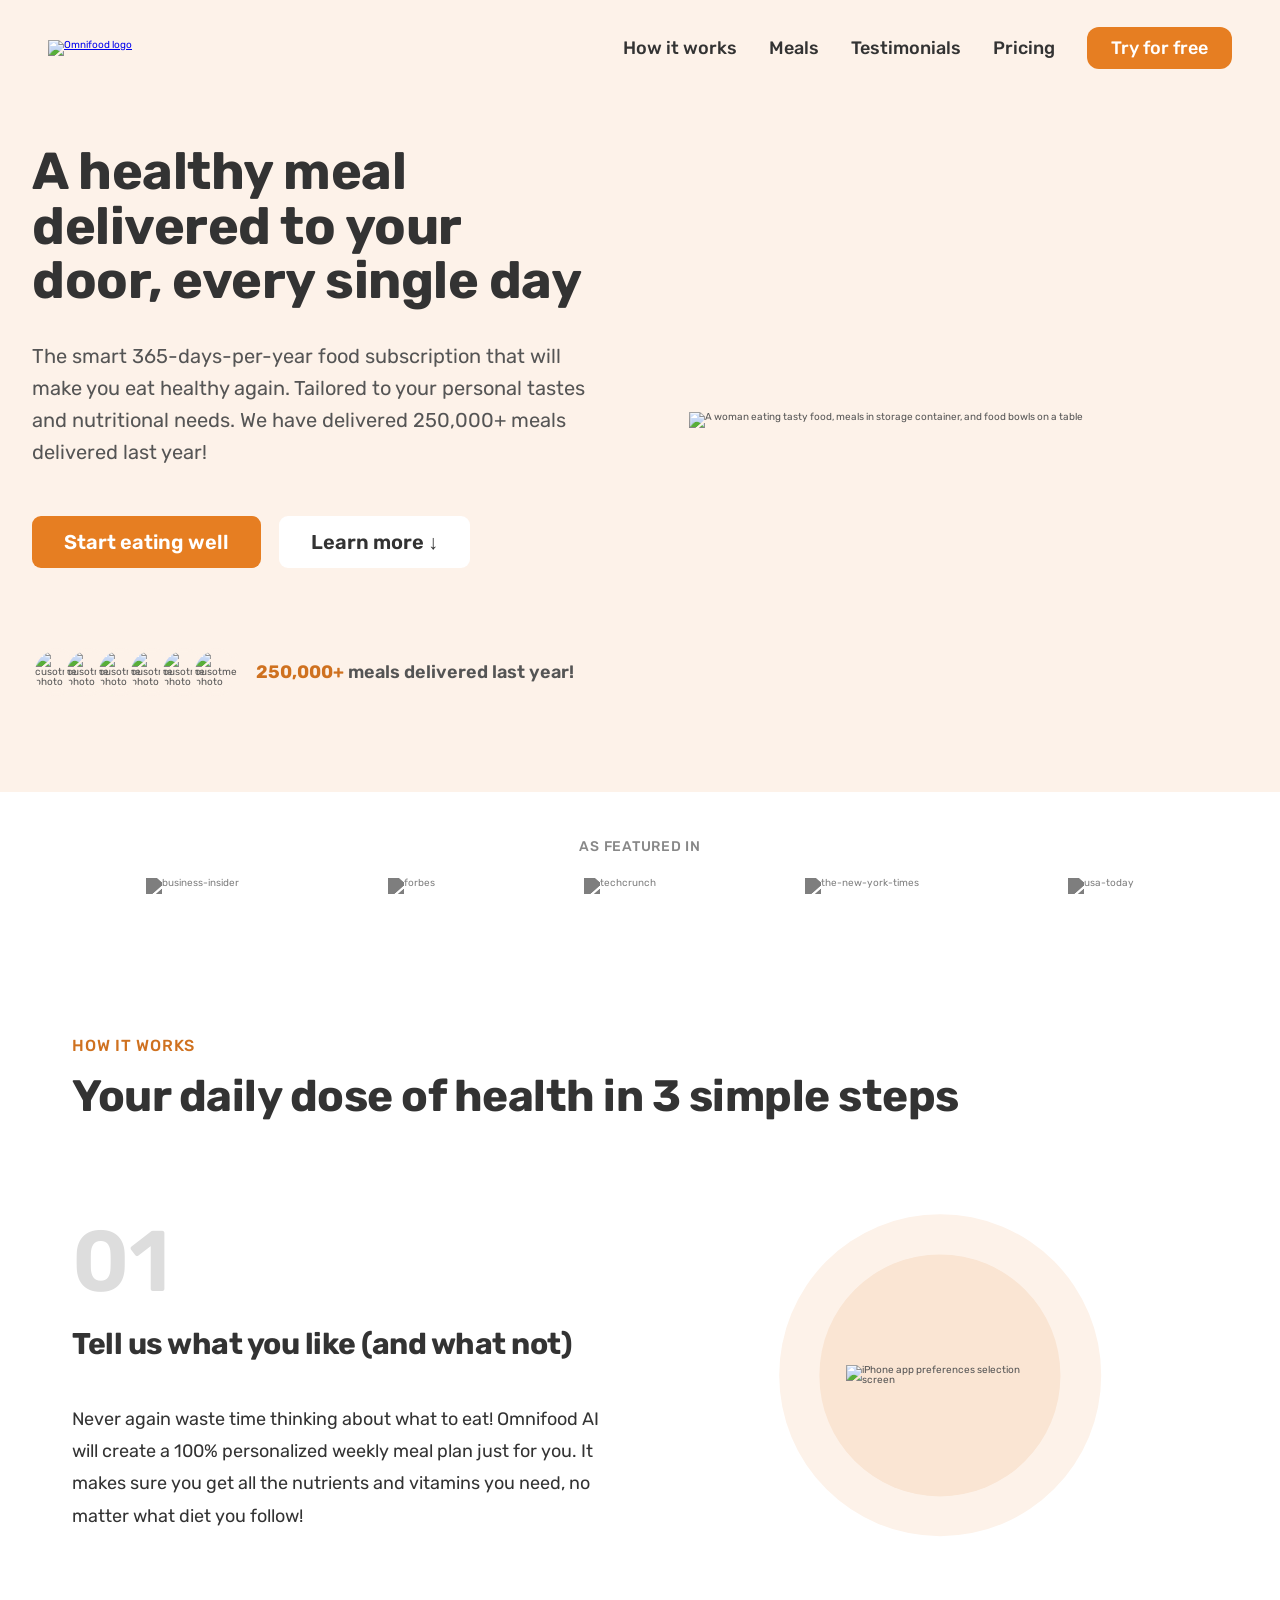
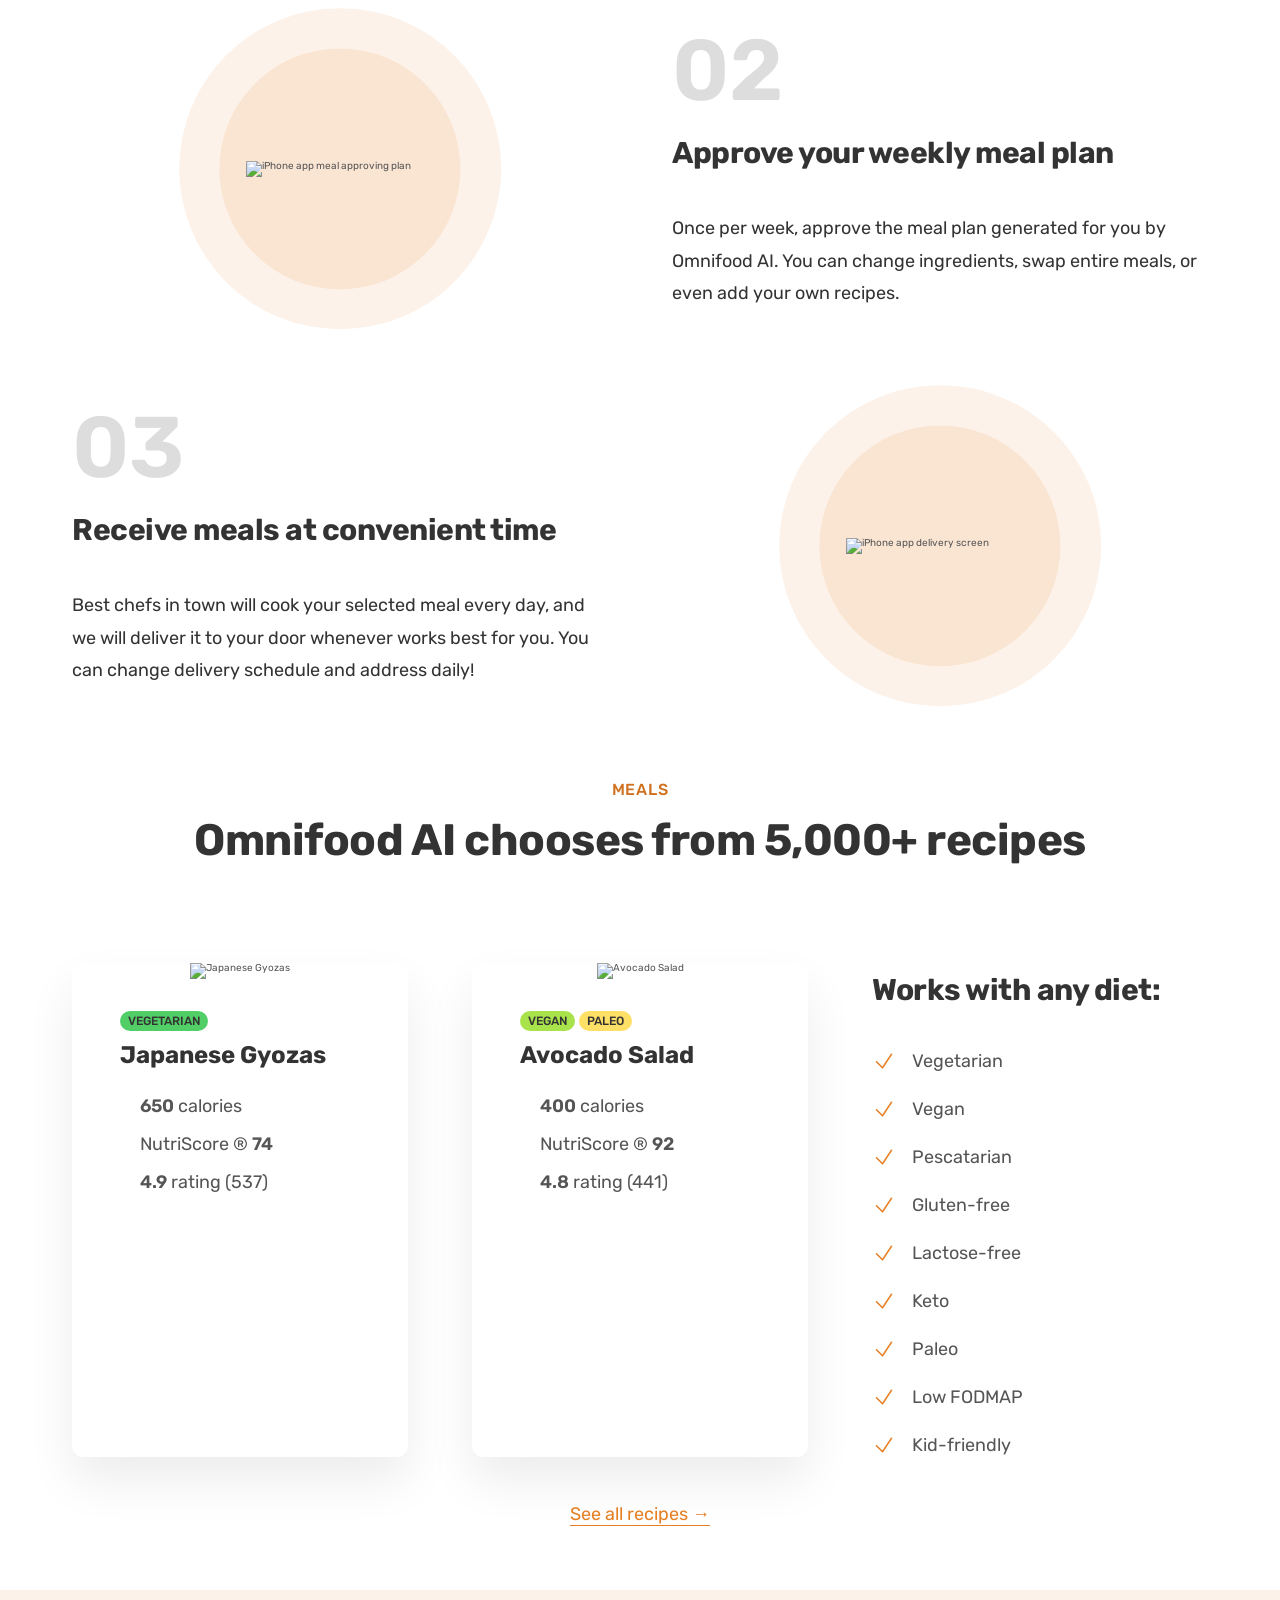
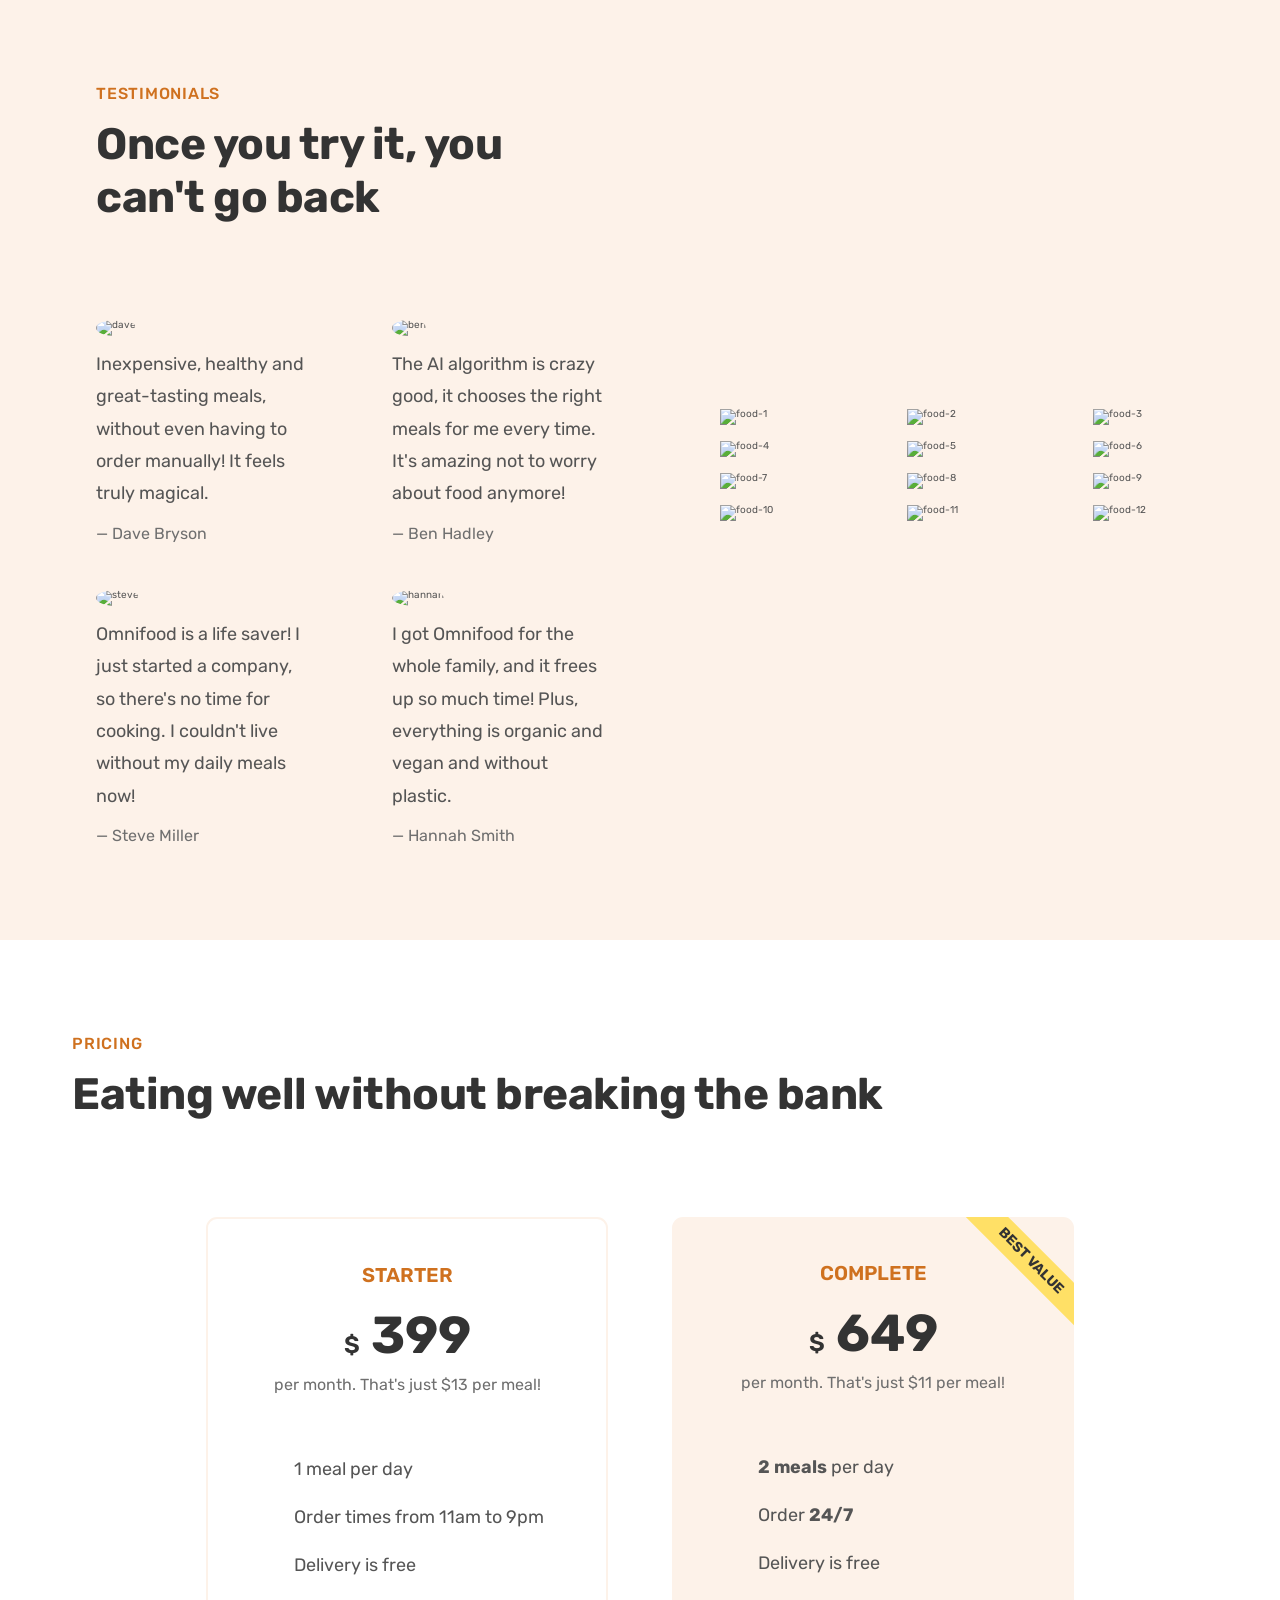
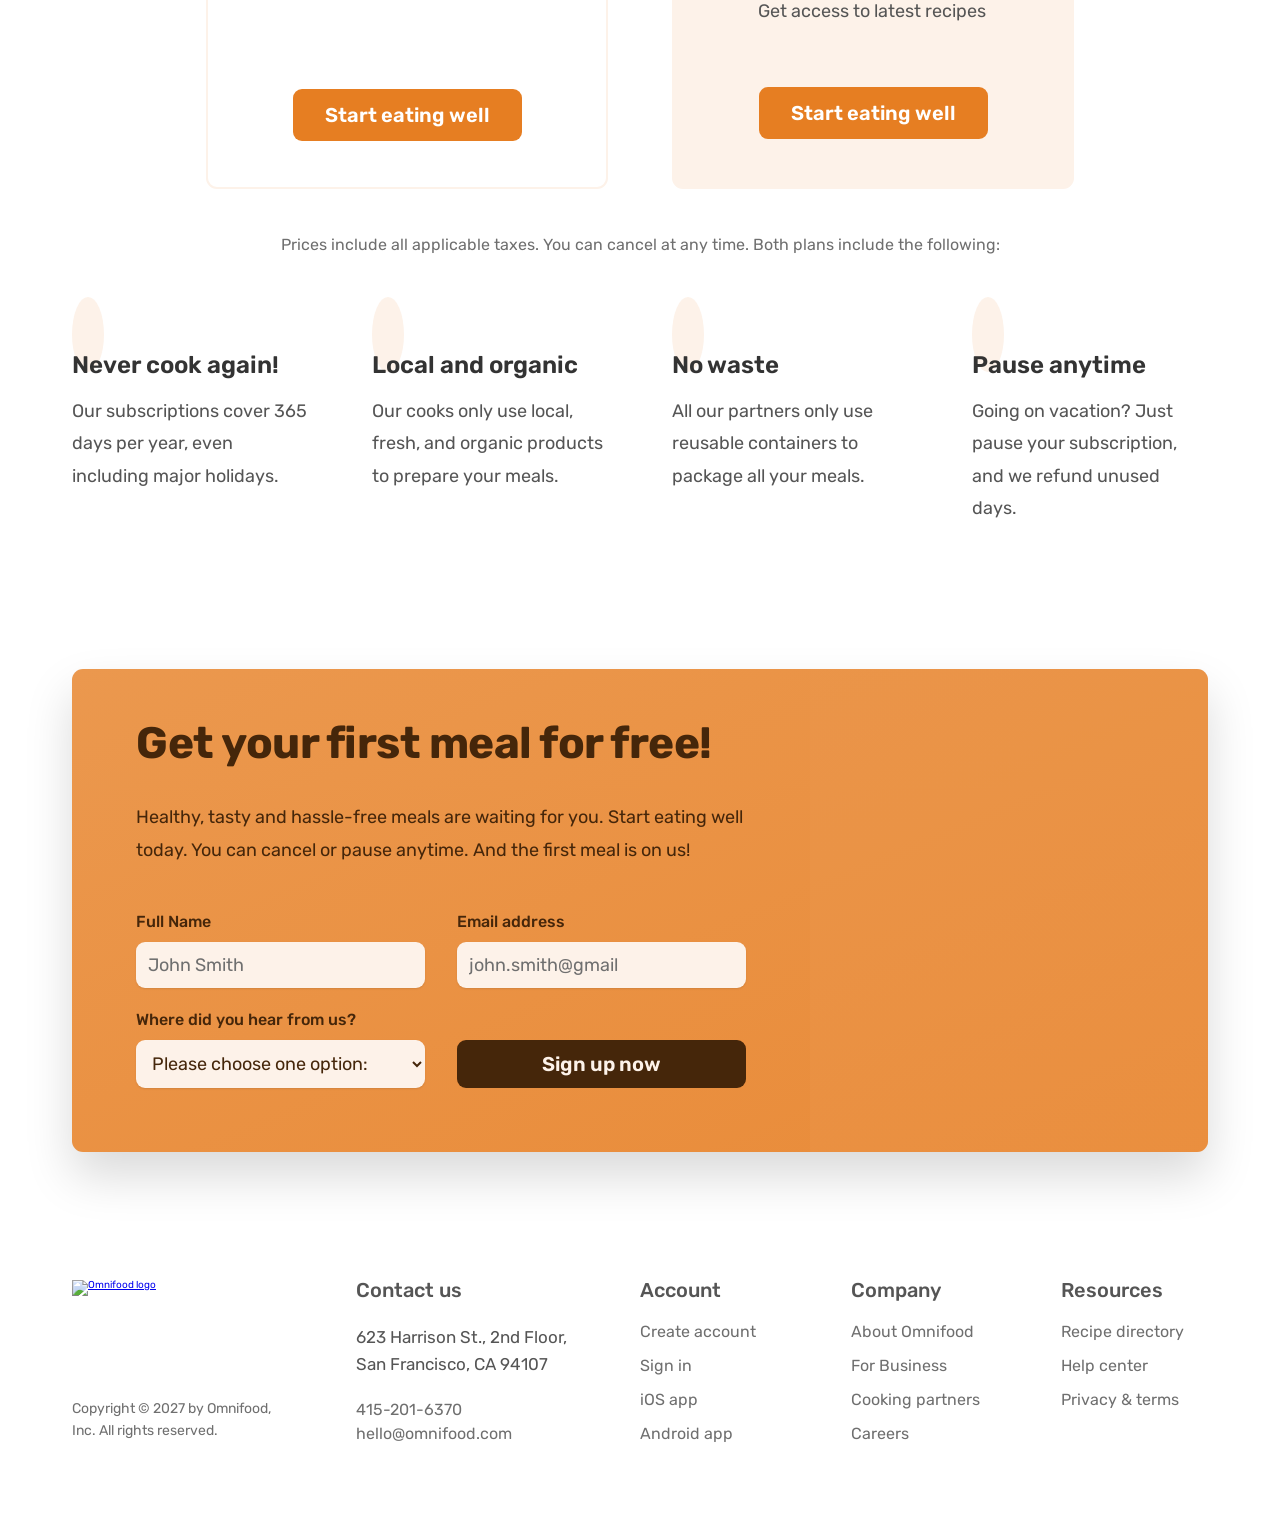
==== commit 8a7701c4: "omnifood unresponsive finish" ====
--- a/omnifood/index.html
+++ b/omnifood/index.html
@@ -726,7 +726,7 @@
       </section>
     </main>
     <footer class="footer">
-      <div class="container grid grid--5-cols">
+      <div class="container footer-box grid">
         <div class="logo-col">
           <a href="#" class="footer-logo">
             <img src="img/omnifood-logo.png" alt="Omnifood logo" class="logo" />
@@ -752,8 +752,10 @@
             <p class="address">
               623 Harrison St., 2nd Floor, San Francisco, CA 94107
             </p>
-            <a href="tel:415-201-6370">415-201-6370</a><br />
-            <a href="mailto:hello@omnifood.com">hello@omnifood.com</a>
+            <p class="contact-links">
+              <a href="tel:415-201-6370">415-201-6370</a><br />
+              <a href="mailto:hello@omnifood.com">hello@omnifood.com</a>
+            </p>
           </address>
         </div>
         <nav class="nav-col">
@@ -766,7 +768,7 @@
           </ul>
         </nav>
         <nav class="nav-col">
-          <p class="footer-heading">Account</p>
+          <p class="footer-heading">Company</p>
           <ul class="list footer-nav">
             <li><a href="#">About Omnifood</a></li>
             <li><a href="#">For Business</a></li>
@@ -775,7 +777,7 @@
           </ul>
         </nav>
         <nav class="nav-col">
-          <p class="footer-heading">Account</p>
+          <p class="footer-heading">Resources</p>
           <ul class="list footer-nav">
             <li><a href="#">Recipe directory</a></li>
             <li><a href="#">Help center</a></li>
--- a/omnifood/css/footer.css
+++ b/omnifood/css/footer.css
@@ -1,11 +1,24 @@
+.footer-box {
+  grid-template-columns: 3fr 3fr 2fr 2fr 2fr;
+}
+
 .footer {
   margin-bottom: 9.6rem;
+}
+
+.logo-col,
+.address-col,
+.footer-nav,
+.contacts {
+  display: flex;
+  flex-direction: column;
 }
 
 .social-links {
   list-style: none;
   display: flex;
-  gap: 1.2rem;
+  gap: 2.4rem;
+  margin-top: 2.4rem;
 }
 
 .social-links ion-icon {
@@ -14,5 +27,47 @@
 }
 
 .footer-heading {
+  font-size: 2rem;
+  font-weight: 500;
   margin-bottom: 2.4rem;
+  color: #555;
 }
+
+.footer-nav {
+  gap: 1.8rem;
+}
+
+.footer-nav li a {
+  font-size: 1.6rem;
+  color: #6f6f6f;
+  text-decoration: none;
+}
+
+.contacts {
+  font-style: normal;
+  gap: 2.4rem;
+}
+
+.address {
+  font-size: 1.7rem;
+  line-height: 1.6;
+  color: #555;
+}
+
+.contact-links a {
+  text-decoration: none;
+  color: #6f6f6f;
+  font-size: 1.6rem;
+}
+
+.contact-links a:last-child {
+  display: inline-block;
+  margin-top: 0.8rem;
+}
+
+.copyright {
+  font-size: 1.4rem;
+  line-height: 1.6;
+  color: #6f6f6f;
+  margin-top: auto;
+}
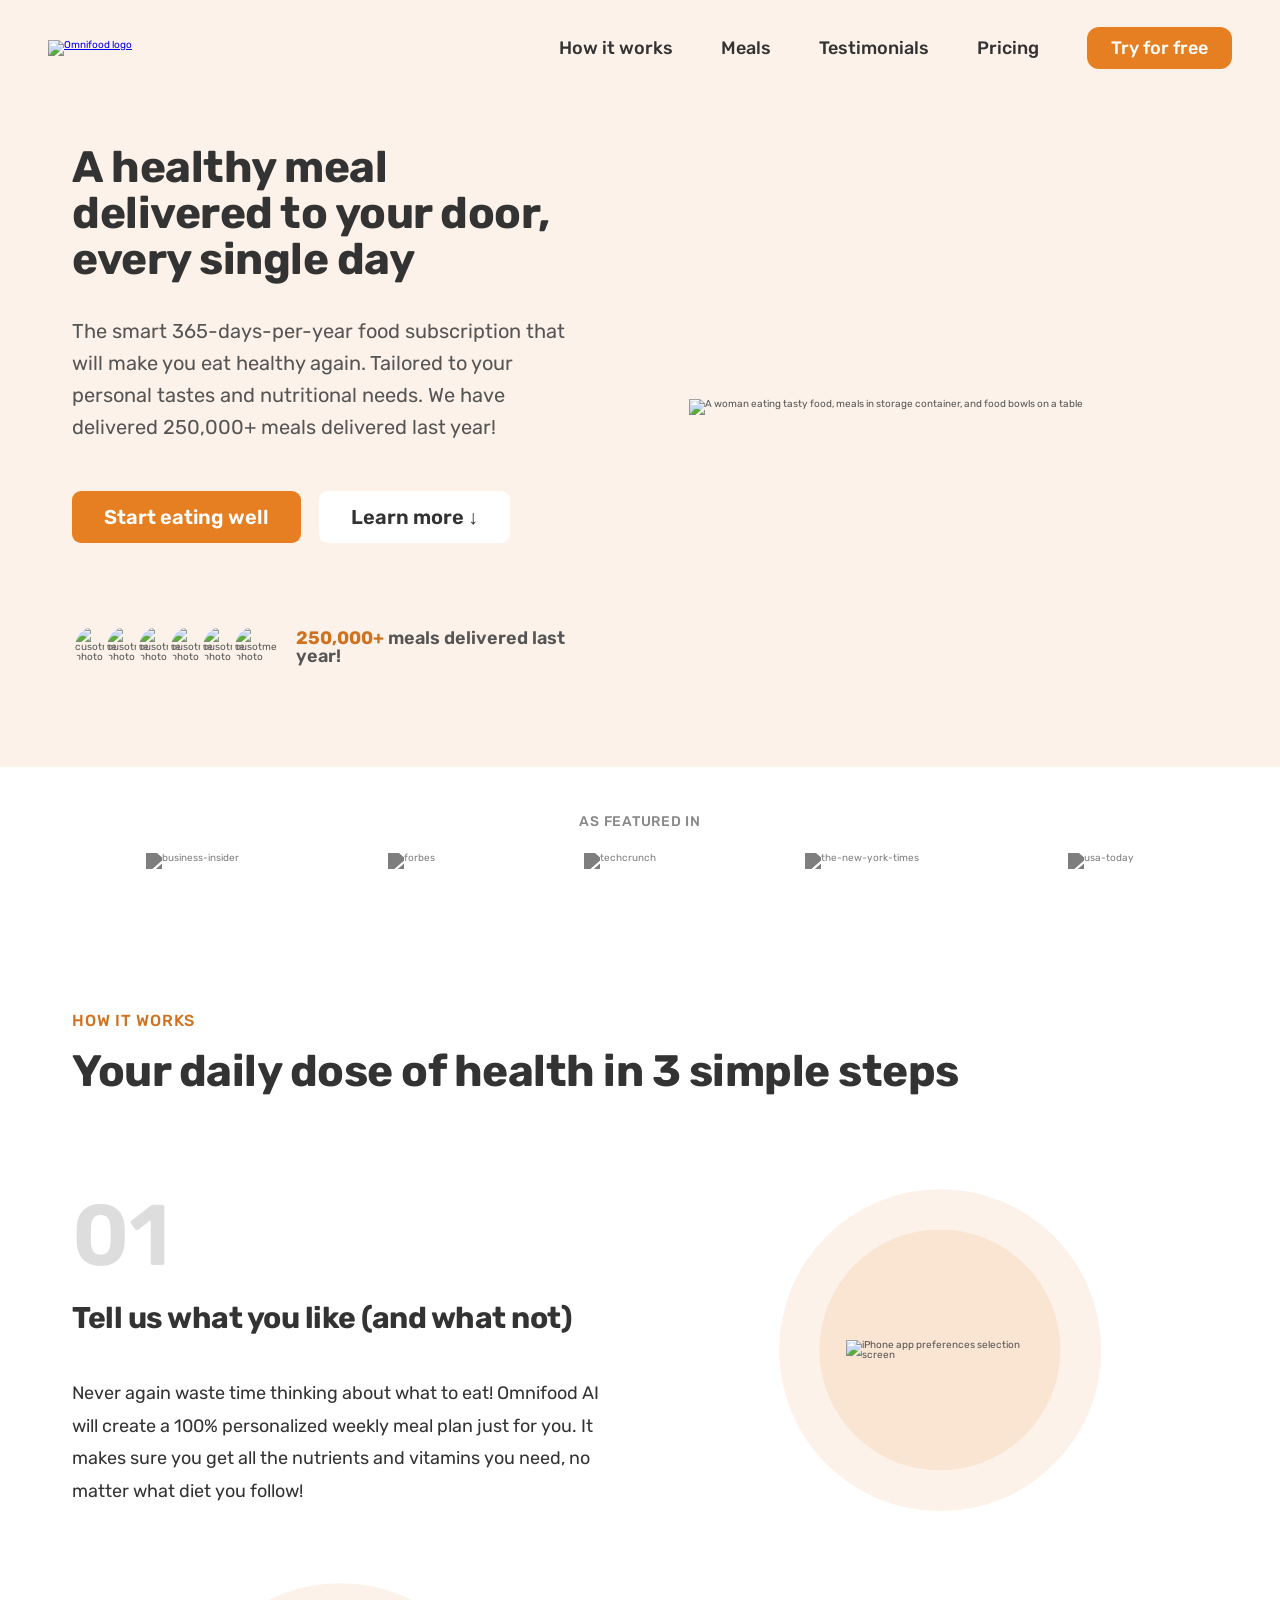
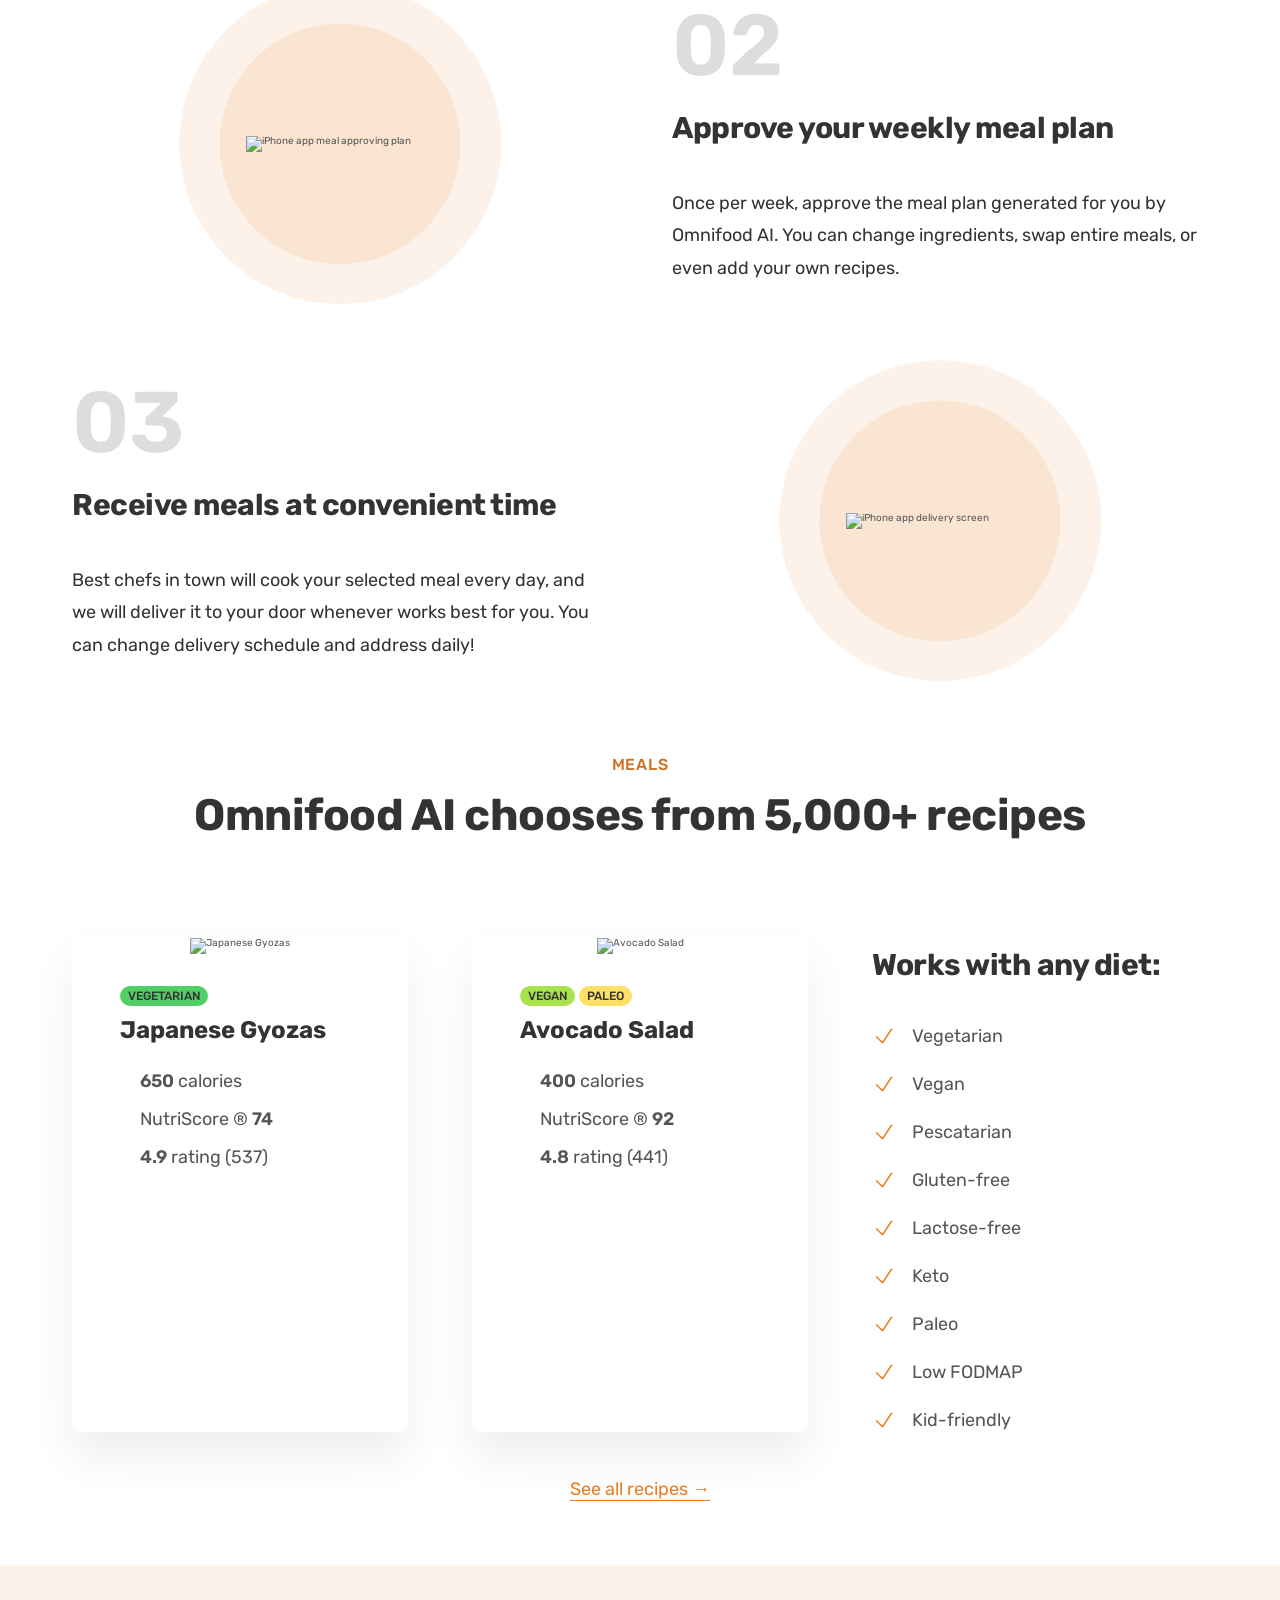
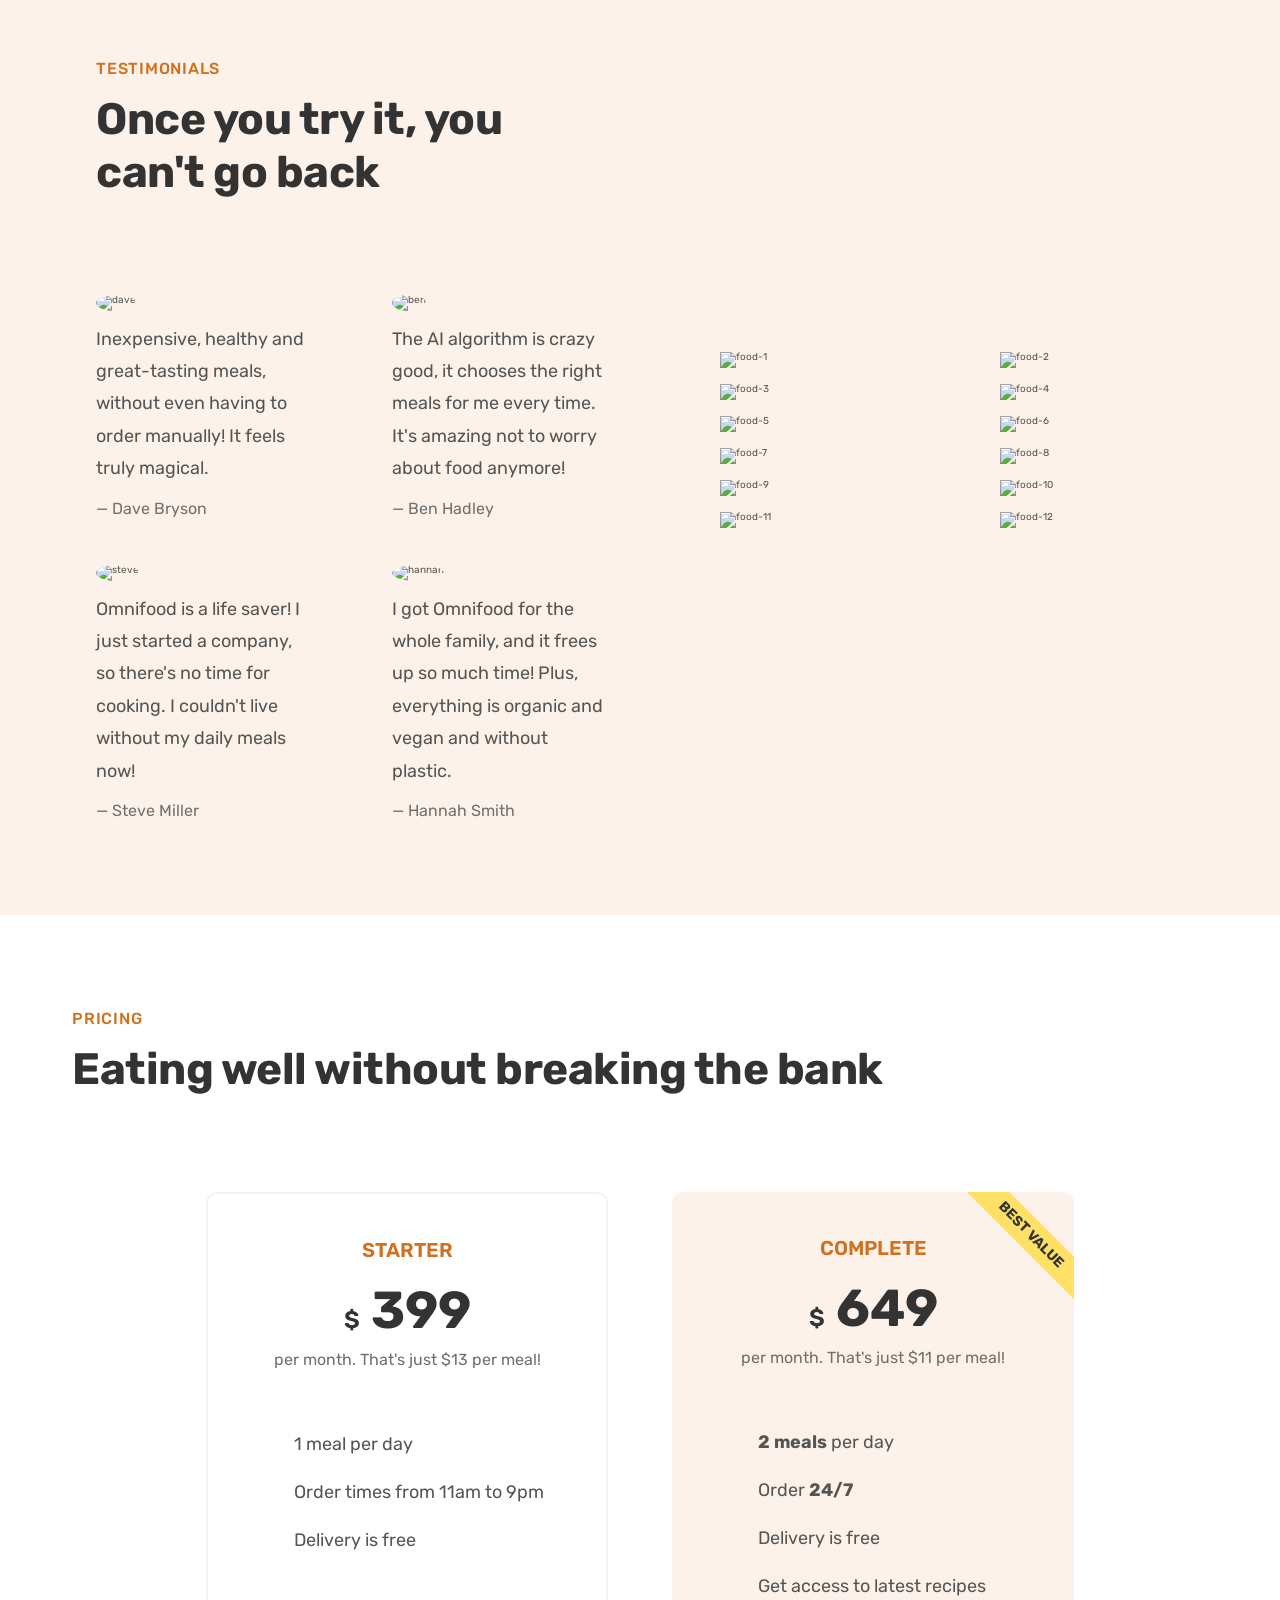
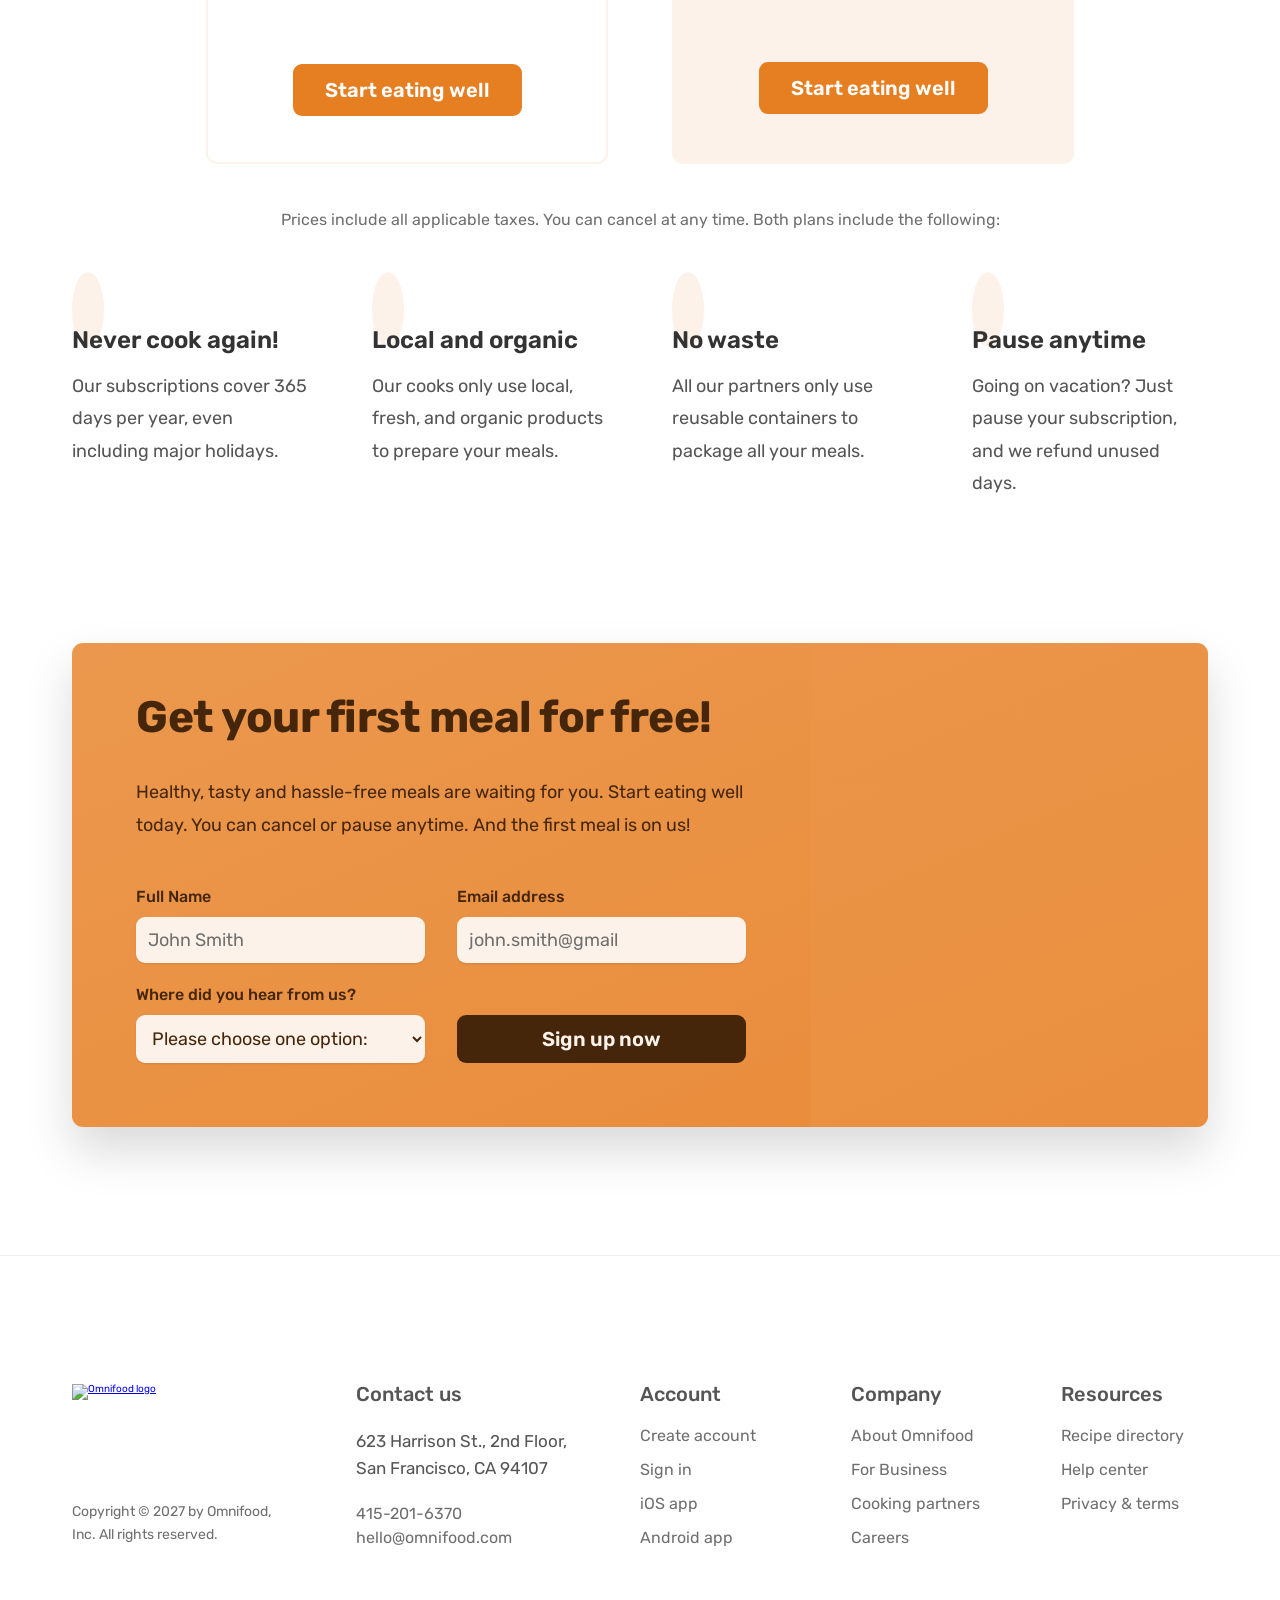
==== commit 464cabce: "responsive web design start" ====
--- a/omnifood/index.html
+++ b/omnifood/index.html
@@ -22,6 +22,7 @@
     <link rel="stylesheet" href="css/pricing.css" />
     <link rel="stylesheet" href="css/cta.css" />
     <link rel="stylesheet" href="css/footer.css" />
+    <link rel="stylesheet" href="css/queries.css" />
     <title>My Omnifood</title>
   </head>
   <body>
@@ -474,7 +475,7 @@
             </figure>
           </div>
         </div>
-        <div class="gallery grid grid--3-cols">
+        <div class="gallery">
           <figure class="gallery-item">
             <img
               src="img/gallery/gallery-1.jpg"
--- a/omnifood/css/header.css
+++ b/omnifood/css/header.css
@@ -18,7 +18,7 @@
   display: flex;
   justify-content: space-evenly;
   align-items: center;
-  gap: 3.2rem;
+  gap: 4.8rem;
 }
 
 .main-nav-link {
--- a/omnifood/css/hero.css
+++ b/omnifood/css/hero.css
@@ -2,6 +2,7 @@
   background-color: #fdf2e9;
   padding: 4.8rem 0 9.6rem 0;
 }
+
 .hero {
   max-width: 130rem;
   margin: 0 auto;
--- a/omnifood/css/testimonials.css
+++ b/omnifood/css/testimonials.css
@@ -31,6 +31,8 @@
 }
 
 .gallery {
+  display: grid;
+  grid-template-columns: repeat(3, 1fr);
   gap: 1.6rem;
   padding: 1.6rem;
 }
--- a/omnifood/css/footer.css
+++ b/omnifood/css/footer.css
@@ -3,7 +3,8 @@
 }
 
 .footer {
-  margin-bottom: 9.6rem;
+  border-top: 1px solid #eee;
+  padding: 12.8rem 0;
 }
 
 .logo-col,
--- a/omnifood/css/queries.css
+++ b/omnifood/css/queries.css
@@ -0,0 +1,61 @@
+/* rem and em do NOT depend on html font-size in media queries!
+Instead, 1rem = 1em = 16px */
+
+/* **************************************** */
+/* BELOW 1344px (Smaller desktops) */
+/* **************************************** */
+
+@media (max-width: 84em) {
+  .hero {
+    max-width: 120rem;
+  }
+  .heading-primary {
+    font-size: 4.4rem;
+  }
+
+  .gallery {
+    grid-template-columns: repeat(2, 1fr);
+  }
+}
+
+/* **************************************** */
+/* BELOW 1200px (Landscape Tablets) */
+/* **************************************** */
+
+@media (max-width: 75em) {
+  html {
+    /* 9px / 16 we want to set it in procentage */
+    font-size: 56.25%;
+  }
+
+  .heading-secondary {
+    font-size: 3.6rem;
+  }
+
+  .heading-tertiary {
+    font-size: 2.4rem;
+  }
+
+  .grid {
+    gap: 6.4rem 4.8rem;
+  }
+
+  .header {
+    padding: 0 3.2rem;
+  }
+
+  .hero {
+    gap: 4.8rem;
+  }
+
+  .main-nav-list {
+    gap: 3.2rem;
+  }
+}
+
+/* - Font size system (px)
+10 / 12 / 14 / 16 / 18 / 20 / 24 / 30 / 36 / 44 / 52 / 62 / 74 / 86 / 98 
+
+- Spacing system (px)
+2 / 4 / 8 / 12 / 16 / 24 / 32 / 48 / 64 / 80 / 96 / 128
+*/
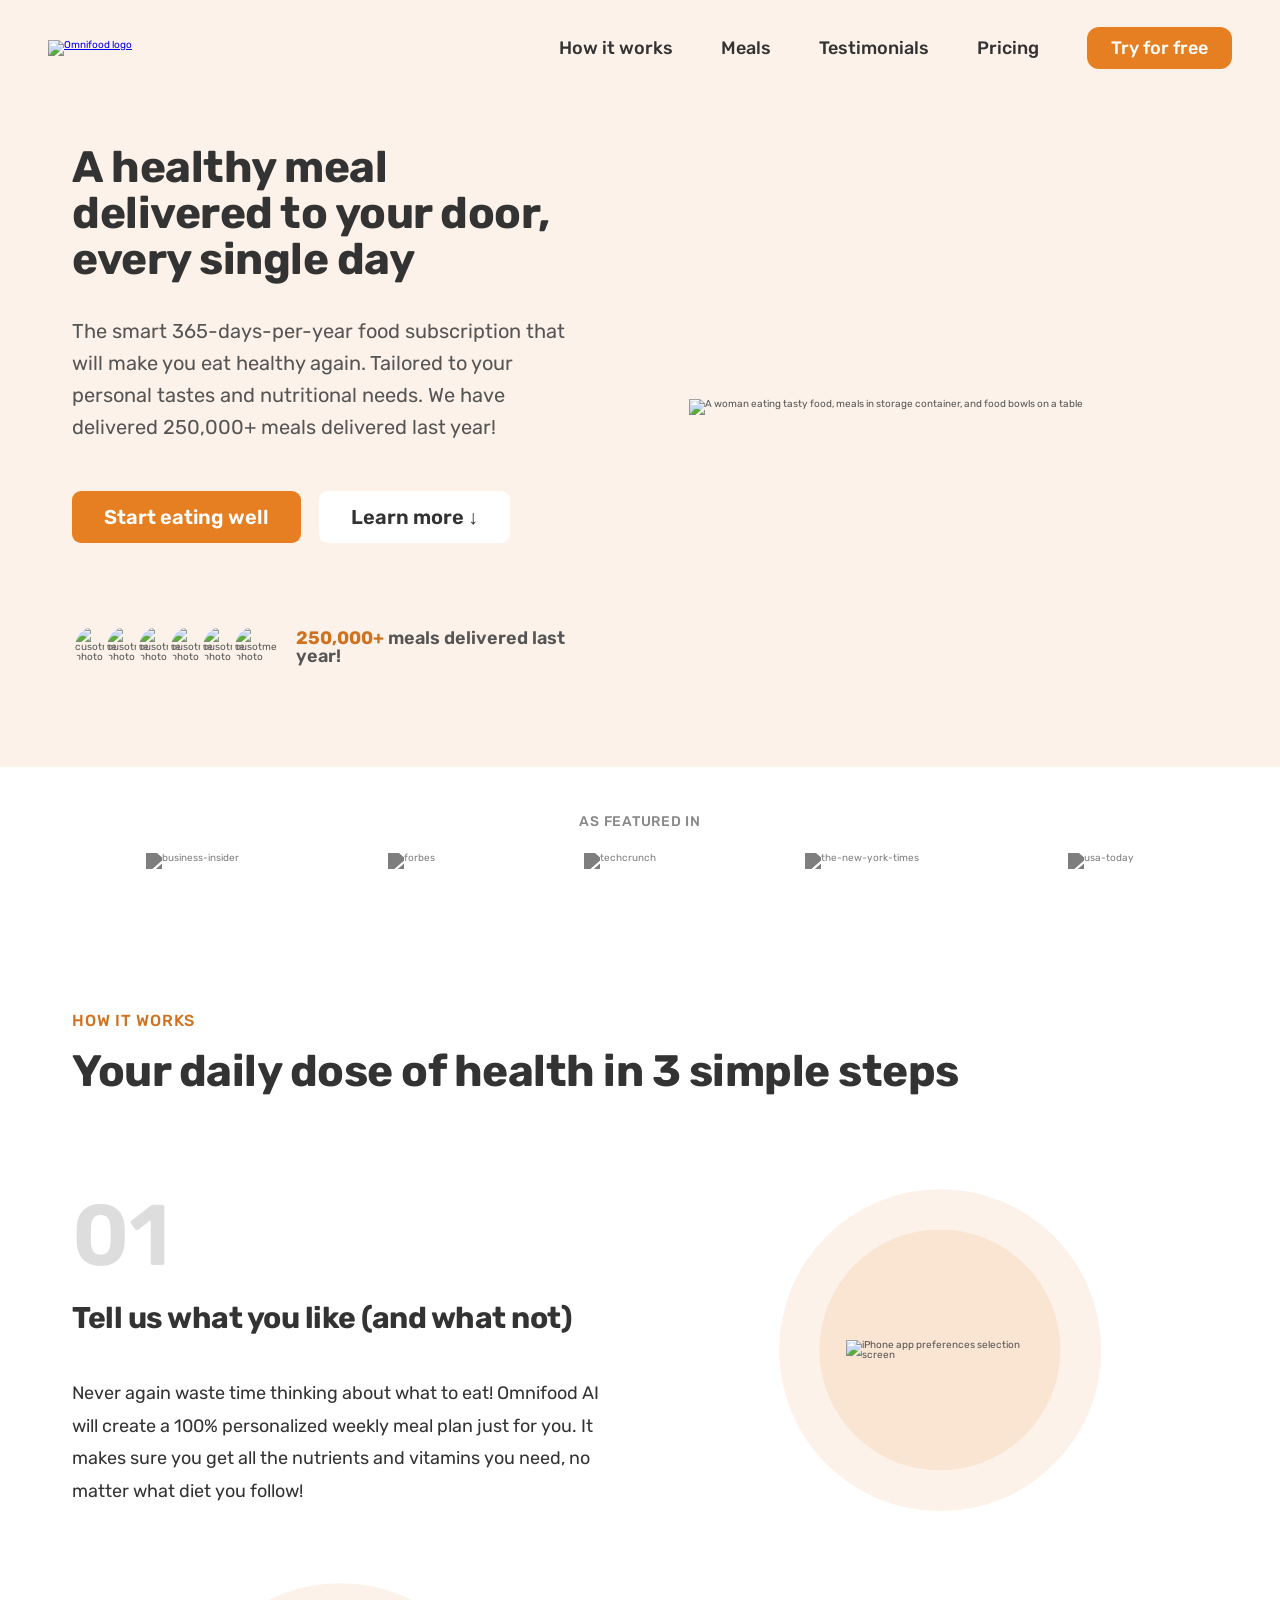
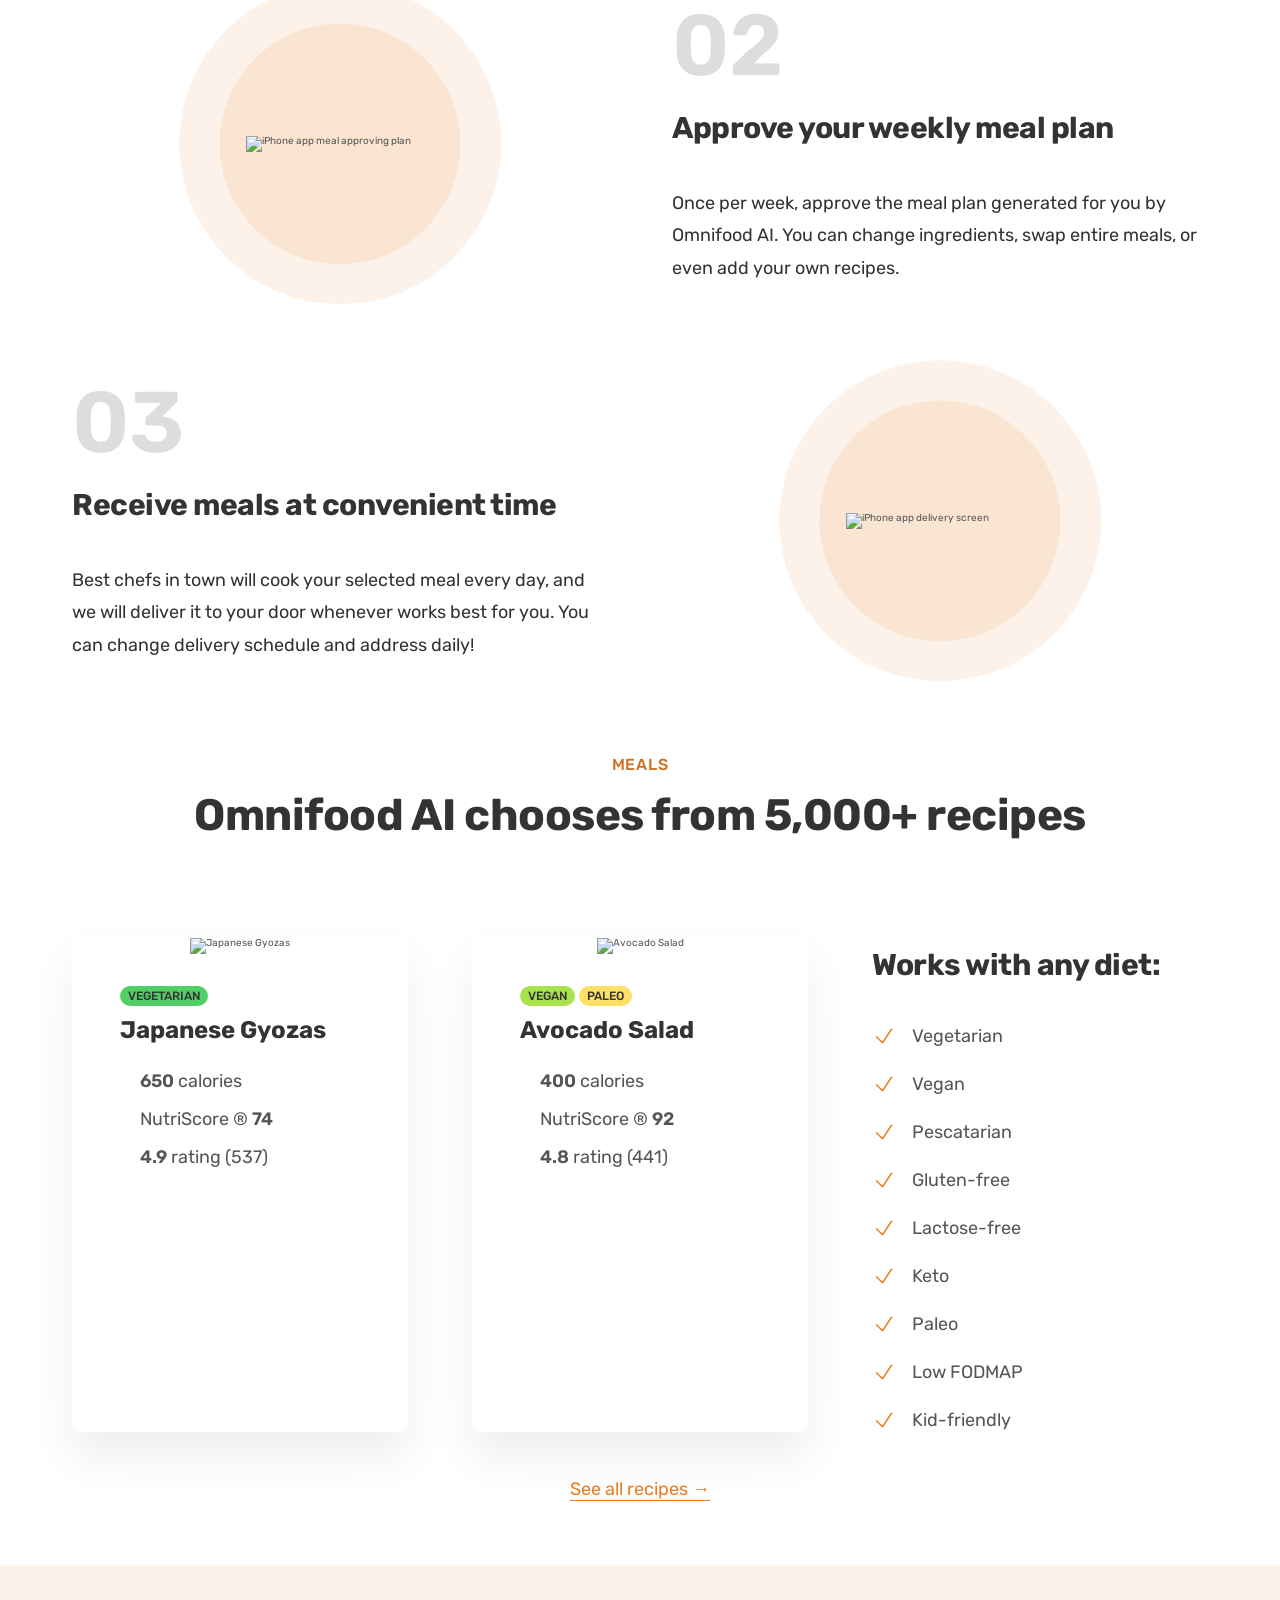
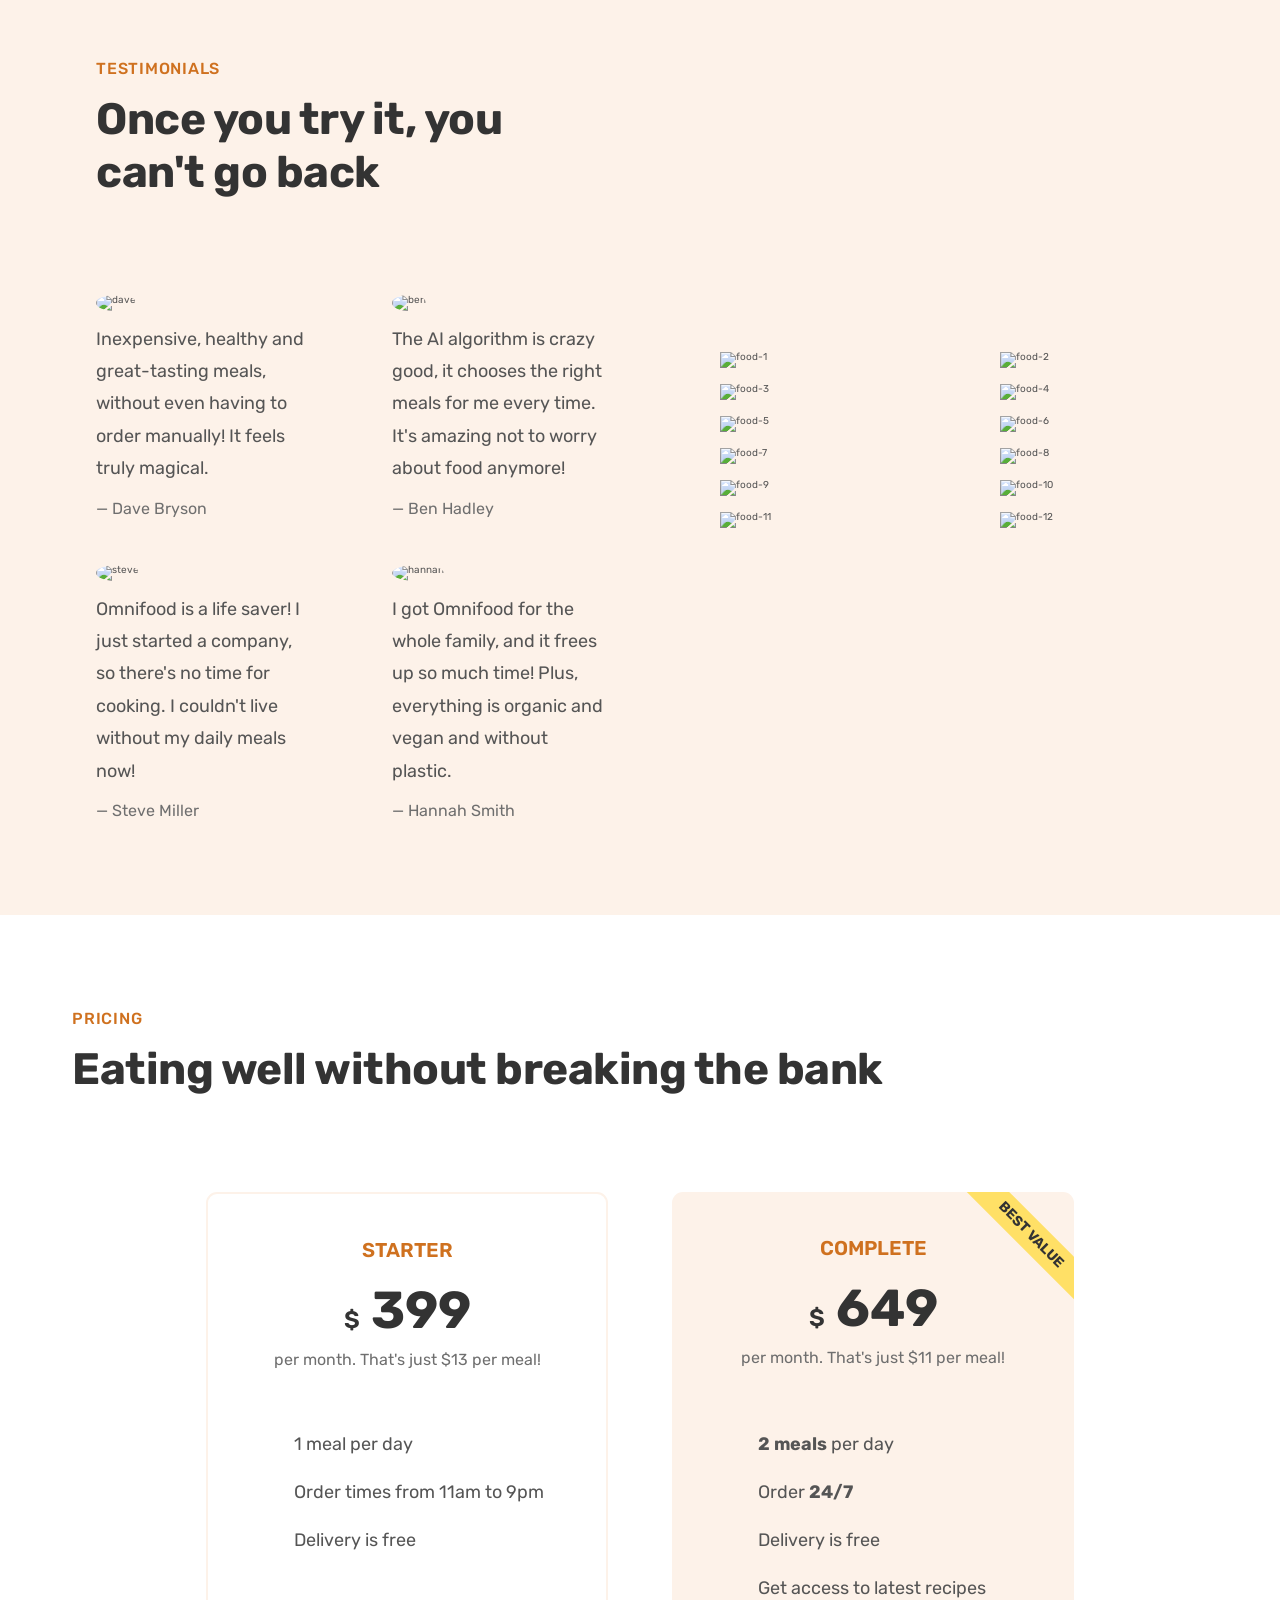
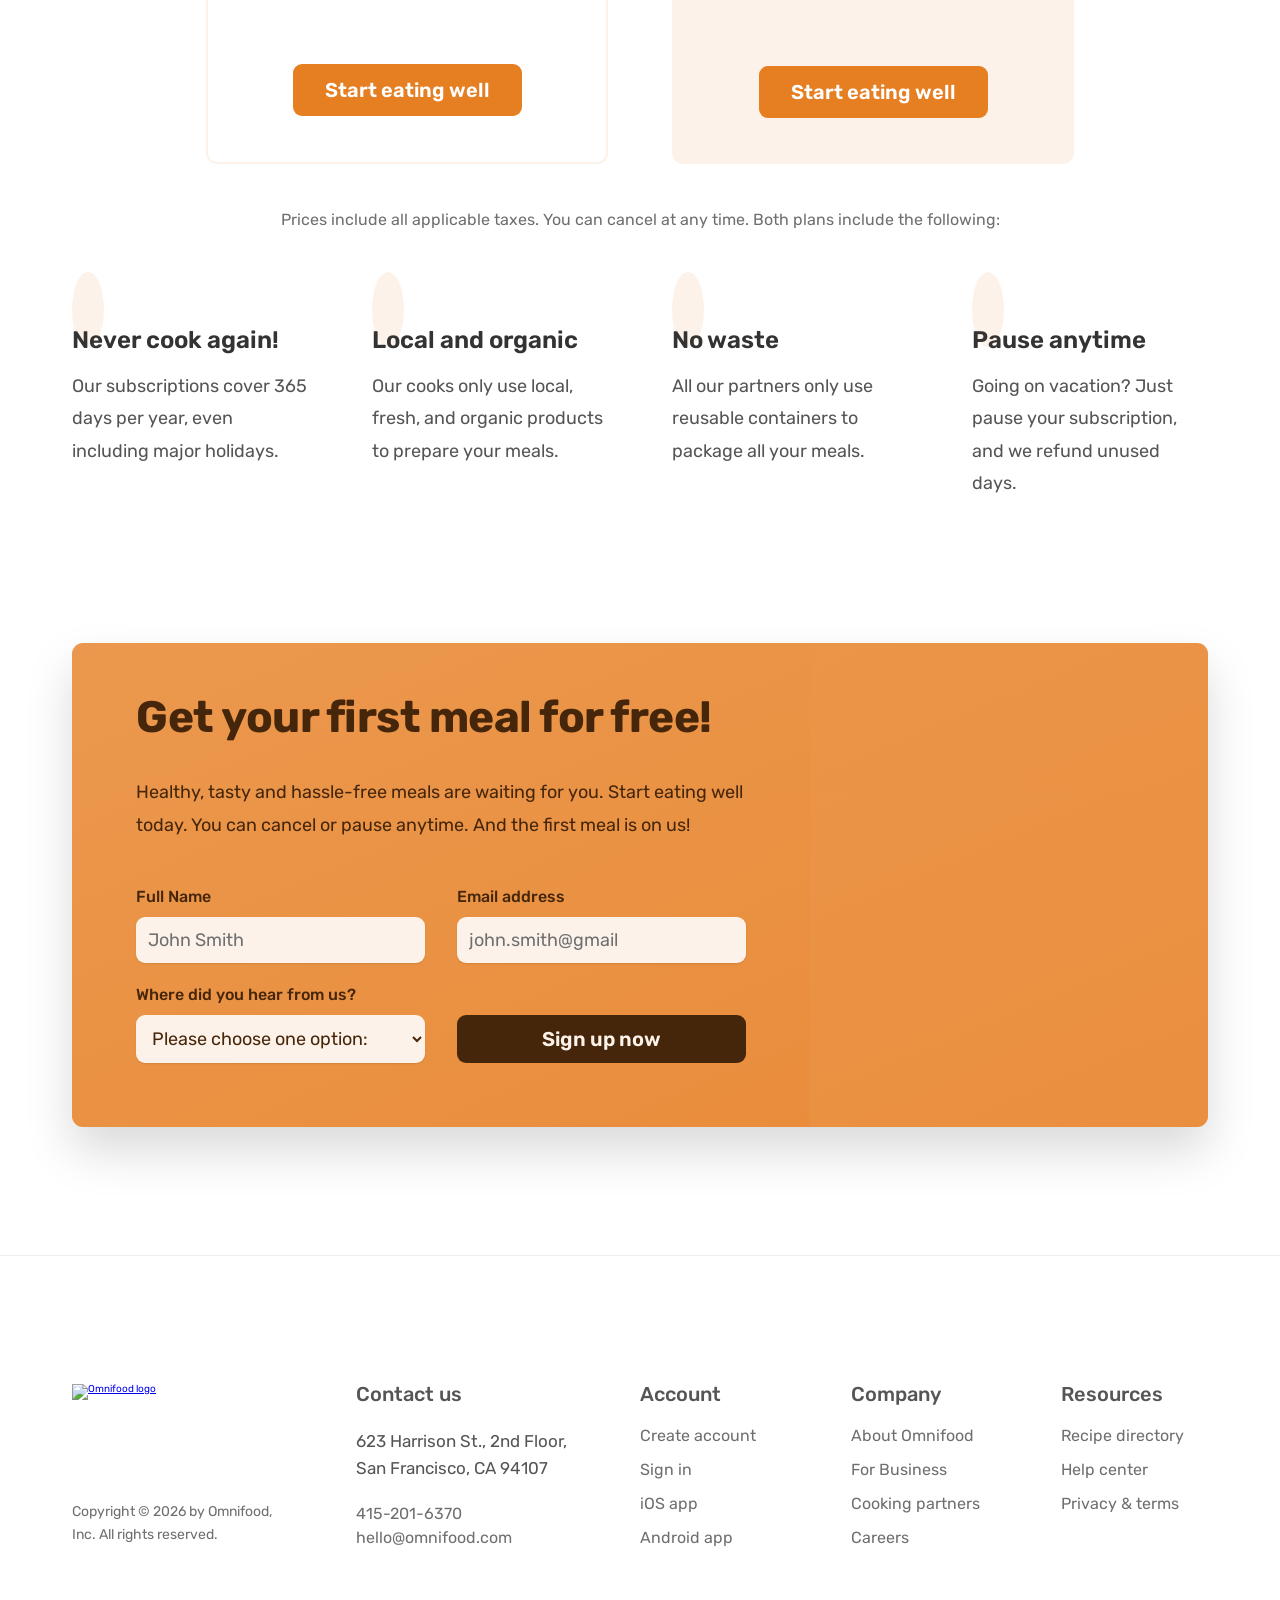
==== commit 3c2541b2: "js features add" ====
--- a/omnifood/index.html
+++ b/omnifood/index.html
@@ -23,6 +23,18 @@
     <link rel="stylesheet" href="css/cta.css" />
     <link rel="stylesheet" href="css/footer.css" />
     <link rel="stylesheet" href="css/queries.css" />
+
+    <script
+      type="module"
+      src="https://unpkg.com/ionicons@7.1.0/dist/ionicons/ionicons.esm.js"
+    ></script>
+    <script
+      nomodule
+      src="https://unpkg.com/ionicons@7.1.0/dist/ionicons/ionicons.js"
+    ></script>
+
+    <script defer src="js/script.js"></script>
+
     <title>My Omnifood</title>
   </head>
   <body>
@@ -30,15 +42,23 @@
       <a href="#">
         <img src="img/omnifood-logo.png" alt="Omnifood logo" class="logo" />
       </a>
+
       <nav class="main-nav">
         <ul class="main-nav-list">
-          <li><a href="#" class="main-nav-link">How it works</a></li>
-          <li><a href="#" class="main-nav-link">Meals</a></li>
-          <li><a href="#" class="main-nav-link">Testimonials</a></li>
-          <li><a href="#" class="main-nav-link">Pricing</a></li>
-          <li><a href="#" class="main-nav-link">Try for free</a></li>
+          <li><a href="#how" class="main-nav-link">How it works</a></li>
+          <li><a href="#meals" class="main-nav-link">Meals</a></li>
+          <li>
+            <a href="#testimonials" class="main-nav-link">Testimonials</a>
+          </li>
+          <li><a href="#pricing" class="main-nav-link">Pricing</a></li>
+          <li><a href="#cta" class="main-nav-link">Try for free</a></li>
         </ul>
       </nav>
+
+      <button class="btn-mobile-nav">
+        <ion-icon class="icon-mobile-nav" name="menu-outline"></ion-icon>
+        <ion-icon class="icon-mobile-nav" name="close-outline"></ion-icon>
+      </button>
     </header>
 
     <main>
@@ -54,7 +74,7 @@
               nutritional needs. We have delivered 250,000+ meals delivered last
               year!
             </p>
-            <a href="#" class="btn btn--full margin-right-sm"
+            <a href="#cta" class="btn btn--full margin-right-sm"
               >Start eating well</a
             >
             <a href="#" class="btn btn--outline">Learn more &darr;</a>
@@ -96,7 +116,7 @@
           </div>
         </div>
       </section>
-      <section class="section-how">
+      <section class="section-how" id="how">
         <div class="container">
           <span class="subheading">How it works</span>
           <h2 class="heading-secondary">
@@ -165,7 +185,7 @@
           </div>
         </div>
       </section>
-      <section class="section-meals center-text">
+      <section class="section-meals center-text" id="meals">
         <div class="container">
           <span class="subheading">Meals</span>
           <h2 class="heading-secondary">
@@ -423,7 +443,7 @@
         </div>
       </section>
 
-      <section class="section-testimonials">
+      <section class="section-testimonials" id="testimonials">
         <div class="testimonials-content">
           <span class="subheading">Testimonials</span>
           <h2 class="heading-secondary">Once you try it, you can't go back</h2>
@@ -562,7 +582,7 @@
           </figure>
         </div>
       </section>
-      <section class="section-pricing">
+      <section class="section-pricing" id="pricing">
         <div class="container">
           <span class="subheading">Pricing</span>
           <h2 class="heading-secondary">
@@ -670,7 +690,7 @@
           </div>
         </div>
       </section>
-      <section class="section-cta">
+      <section class="section-cta" id="cta">
         <div class="container">
           <div class="cta">
             <div class="cta-text-container">
@@ -744,7 +764,8 @@
             </li>
           </ul>
           <p class="copyright">
-            Copyright &copy; 2027 by Omnifood, Inc. All rights reserved.
+            Copyright &copy; <span class="year">2027</span> by Omnifood, Inc.
+            All rights reserved.
           </p>
         </div>
         <div class="address-col">
@@ -787,13 +808,5 @@
         </nav>
       </div>
     </footer>
-    <script
-      type="module"
-      src="https://unpkg.com/ionicons@7.1.0/dist/ionicons/ionicons.esm.js"
-    ></script>
-    <script
-      nomodule
-      src="https://unpkg.com/ionicons@7.1.0/dist/ionicons/ionicons.js"
-    ></script>
   </body>
 </html>
--- a/omnifood/css/general.css
+++ b/omnifood/css/general.css
@@ -14,6 +14,7 @@
 Small: 1.05
 Medium: 1.2
 Paragraph default: 1.6
+Large: 1.8
 
 -Letter spacing
 -05px
@@ -49,6 +50,7 @@
 html {
   /* Procentage of user's browser font-size setting -> by setting 10px user can't change it */
   font-size: 62.5%;
+  overflow-x: hidden;
 }
 
 body {
@@ -56,6 +58,9 @@
   line-height: 1;
   font-weight: 400;
   color: #555;
+
+  /* Only works if there is nothing absolutely position to */
+  overflow-x: hidden;
 }
 
 .container {
@@ -77,6 +82,7 @@
   border: none;
   cursor: pointer;
   font-family: inherit;
+  text-align: center;
 
   /* IMPORTANT TRANSITION COLORS */
   transition: background-color 0.3s;
@@ -113,7 +119,7 @@
 .btn--form {
   background-color: #45260a;
   color: #fdf2e9;
-  align-self: self-end;
+  align-self: end;
   padding: 1.2rem;
 }
 
@@ -167,10 +173,6 @@
   grid-template-columns: repeat(4, 1fr);
 }
 
-.grid--5-cols {
-  grid-template-columns: repeat(5, 1fr);
-}
-
 .grid--center-v {
   align-items: center;
 }
--- a/omnifood/css/header.css
+++ b/omnifood/css/header.css
@@ -7,6 +7,7 @@
   justify-content: space-between;
   align-items: center;
   background-color: #fdf2e9;
+  position: relative;
 
   /* Because we want to be sticky later */
   height: 9.6rem;
@@ -36,11 +37,31 @@
   border-radius: 1.2rem;
 }
 
+.main-nav-link:link,
+.main-nav-link:visited {
+  color: #333;
+}
+
 .main-nav-link:hover,
 .main-nav-link:active {
   color: #e67e22;
 }
-.main-nav-link:link,
-.main-nav-link:visited {
+
+/* MOBILE */
+.btn-mobile-nav {
+  border: none;
+  background: none;
+  cursor: pointer;
+
+  display: none;
+}
+
+.icon-mobile-nav {
+  height: 4.8rem;
+  width: 4.8rem;
   color: #333;
 }
+
+.icon-mobile-nav[name="close-outline"] {
+  display: none;
+}
--- a/omnifood/css/pricing.css
+++ b/omnifood/css/pricing.css
@@ -11,6 +11,14 @@
 }
 
 .pricing-plan {
+  /* added to makes button stick always to the end vertical edge 
+  previous was problem with --complete version
+   */
+  display: flex;
+  flex-direction: column;
+  justify-content: space-between;
+  /*  */
+
   padding: 4.6rem;
   border-radius: 11px;
   width: 75%;
--- a/omnifood/css/queries.css
+++ b/omnifood/css/queries.css
@@ -51,8 +51,244 @@
   .main-nav-list {
     gap: 3.2rem;
   }
-}
-
+
+  .testimonials-content {
+    padding: 9.6rem 3.2rem;
+  }
+}
+
+/* **************************************** */
+/* BELOW 965px (Tablets) */
+/* **************************************** */
+
+@media (max-width: 61em) {
+  html {
+    font-size: 50%;
+  }
+
+  .hero {
+    grid-template-columns: 1fr;
+    padding: 0 8rem;
+  }
+
+  .hero-img {
+    width: 60%;
+    gap: 6.4rem;
+  }
+
+  .hero-text,
+  .hero-img-box {
+    text-align: center;
+  }
+
+  .delivered-meals {
+    justify-content: center;
+    margin-top: 3.2rem;
+  }
+
+  .logos img {
+    height: 2.4rem;
+  }
+
+  .step-number {
+    font-size: 7.4rem;
+  }
+
+  .meal-content {
+    padding: 2.4rem 3.2rem 3.2rem 3.2rem;
+  }
+
+  .section-testimonials {
+    grid-template-columns: 1fr;
+  }
+
+  .gallery {
+    grid-template-columns: repeat(6, 1fr);
+  }
+
+  .cta {
+    grid-template-columns: 60fr 40fr;
+  }
+
+  .cta-form {
+    grid-template-columns: 1fr;
+  }
+
+  .btn--form {
+    margin-top: 1.2rem;
+  }
+
+  /* MOBILE NAVIGATION */
+  .btn-mobile-nav {
+    display: block;
+    z-index: 9999;
+  }
+
+  .main-nav {
+    /* remove from the elements flow by using position: absolute */
+    background-color: rgb(255, 255, 255, 0.97);
+    position: absolute;
+    top: 0;
+    left: 0;
+    width: 100%;
+    height: 100vh;
+    transform: translateX(100%);
+
+    display: flex;
+    align-items: center;
+    justify-content: center;
+    transition: all 0.5s ease-in;
+
+    /* Hide navigation */
+    /* Allows NO transitions at all */
+    /* display: none; */
+
+    /* 1) Hide it visually */
+    opacity: 0;
+
+    /* 2) Make it unaccesible to mouse and keyboard */
+    pointer-events: none;
+
+    /* 3) HIde it from screen readers */
+    visibility: hidden;
+  }
+
+  .nav-open .main-nav {
+    opacity: 1;
+    pointer-events: auto;
+    visibility: visible;
+    transform: translateX(0);
+  }
+
+  .nav-open .icon-mobile-nav[name="close-outline"] {
+    display: block;
+  }
+
+  .nav-open .icon-mobile-nav[name="menu-outline"] {
+    display: none;
+  }
+
+  .main-nav-list {
+    flex-direction: column;
+    gap: 4.8rem;
+  }
+
+  .main-nav-link:link,
+  .main-nav-link:visited {
+    font-size: 3rem;
+  }
+}
+
+/* **************************************** */
+/* BELOW 784px (Smaller tablets) */
+/* **************************************** */
+
+@media (max-width: 49em) {
+  .grid--3-cols,
+  .grid--4-cols {
+    grid-template-columns: repeat(2, 1fr);
+  }
+
+  .diets {
+    grid-column: 1 / -1;
+    justify-self: center;
+  }
+
+  .heading-secondary {
+    margin-bottom: 4.8rem;
+  }
+
+  .pricing-plan {
+    width: 100%;
+  }
+
+  .footer-box {
+    grid-template-columns: repeat(6, 1fr);
+  }
+
+  .nav-col {
+    grid-row: 1;
+    grid-column: span 2;
+    margin-bottom: 3.2rem;
+  }
+
+  .logo-col,
+  .address-col {
+    grid-column: span 3;
+  }
+}
+
+/* **************************************** */
+/* BELOW 600px (Phones) */
+/* **************************************** */
+@media (max-width: 37.5em) {
+  .grid {
+    gap: 4.8rem;
+  }
+
+  .grid--2-cols,
+  .grid--3-cols,
+  .grid--4-cols {
+    grid-template-columns: 1fr;
+  }
+
+  .hero {
+    grid-template-columns: 1fr;
+    padding: 0 3.2rem;
+  }
+
+  .section-hero {
+    padding: 2.4rem 0 6.4rem 0;
+  }
+
+  .btn,
+  .btn:link,
+  .btn:visited {
+    /* fit together in the one line
+    and are bigger what's make them easier to tap
+     */
+    padding: 2.4rem 1.6rem;
+  }
+
+  .hero-img {
+    width: 80%;
+  }
+
+  .logos img {
+    height: 1.2rem;
+  }
+
+  .step-img-box:nth-child(2) {
+    grid-row: 1;
+  }
+
+  .step-img-box:last-child {
+    grid-row: 5;
+  }
+
+  .step-img-box {
+    transform: translateY(2.4rem);
+  }
+
+  .gallery {
+    grid-template-columns: repeat(4, 1fr);
+    gap: 1.2rem;
+  }
+
+  .cta {
+    grid-template-columns: 1fr;
+  }
+
+  .cta-img-box {
+    height: 34rem;
+    grid-row: 1;
+    background-position: center;
+  }
+
+  .cta-text-container {
+    padding: 3.2rem 3.2rem 3.2rem 3.2rem;
+  }
+}
 /* - Font size system (px)
 10 / 12 / 14 / 16 / 18 / 20 / 24 / 30 / 36 / 44 / 52 / 62 / 74 / 86 / 98 
 
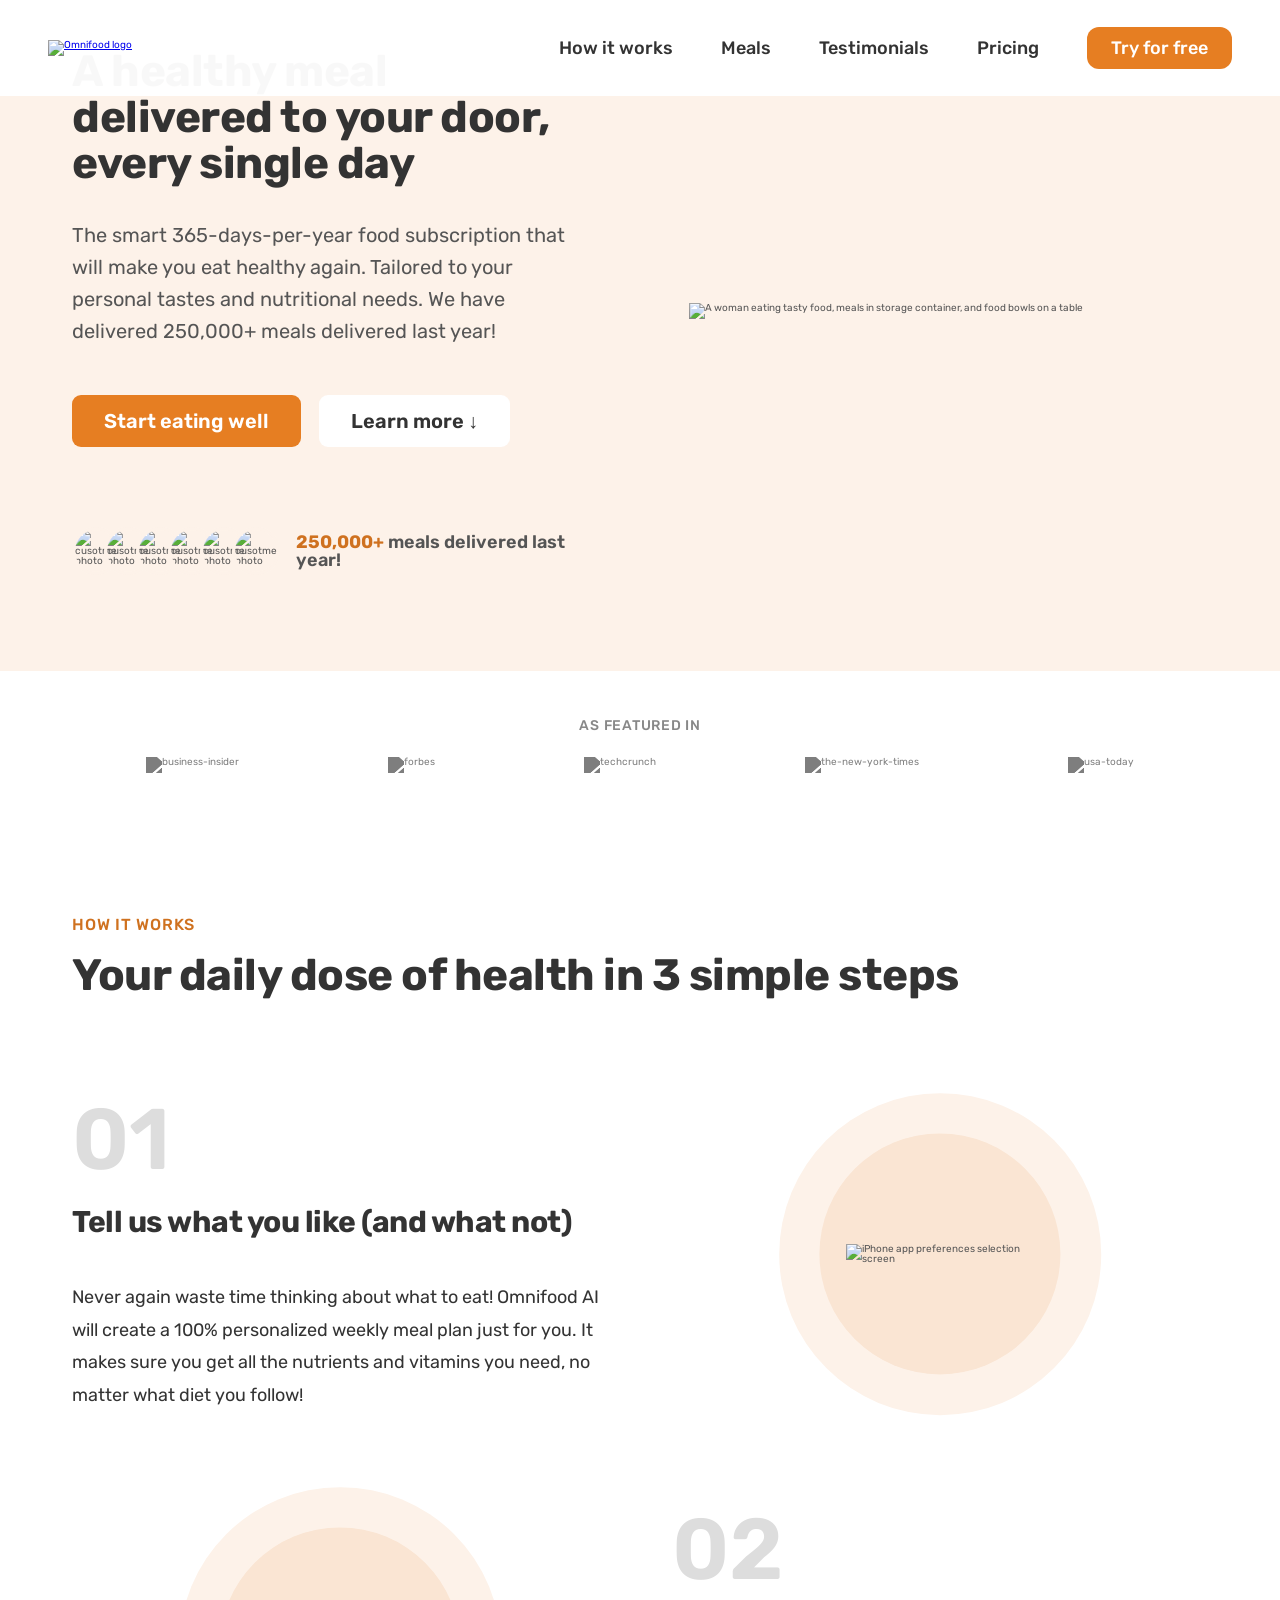
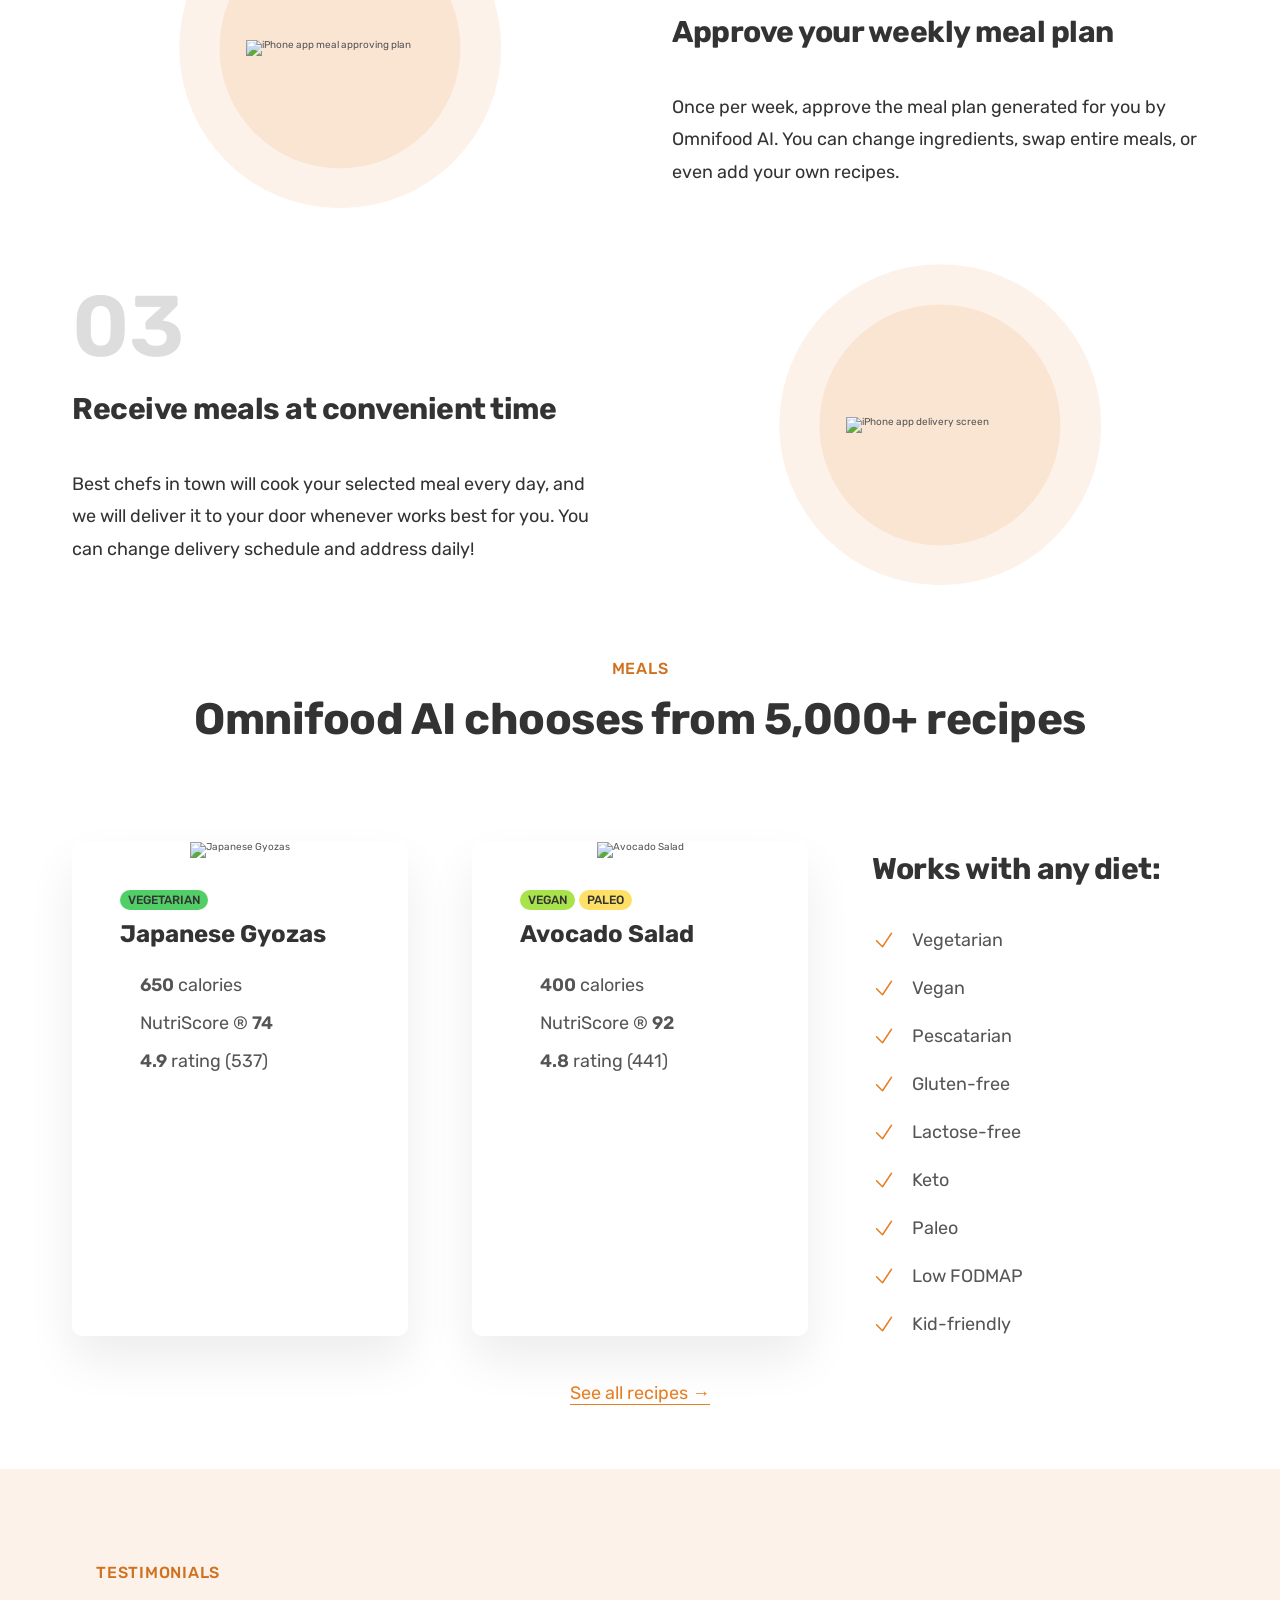
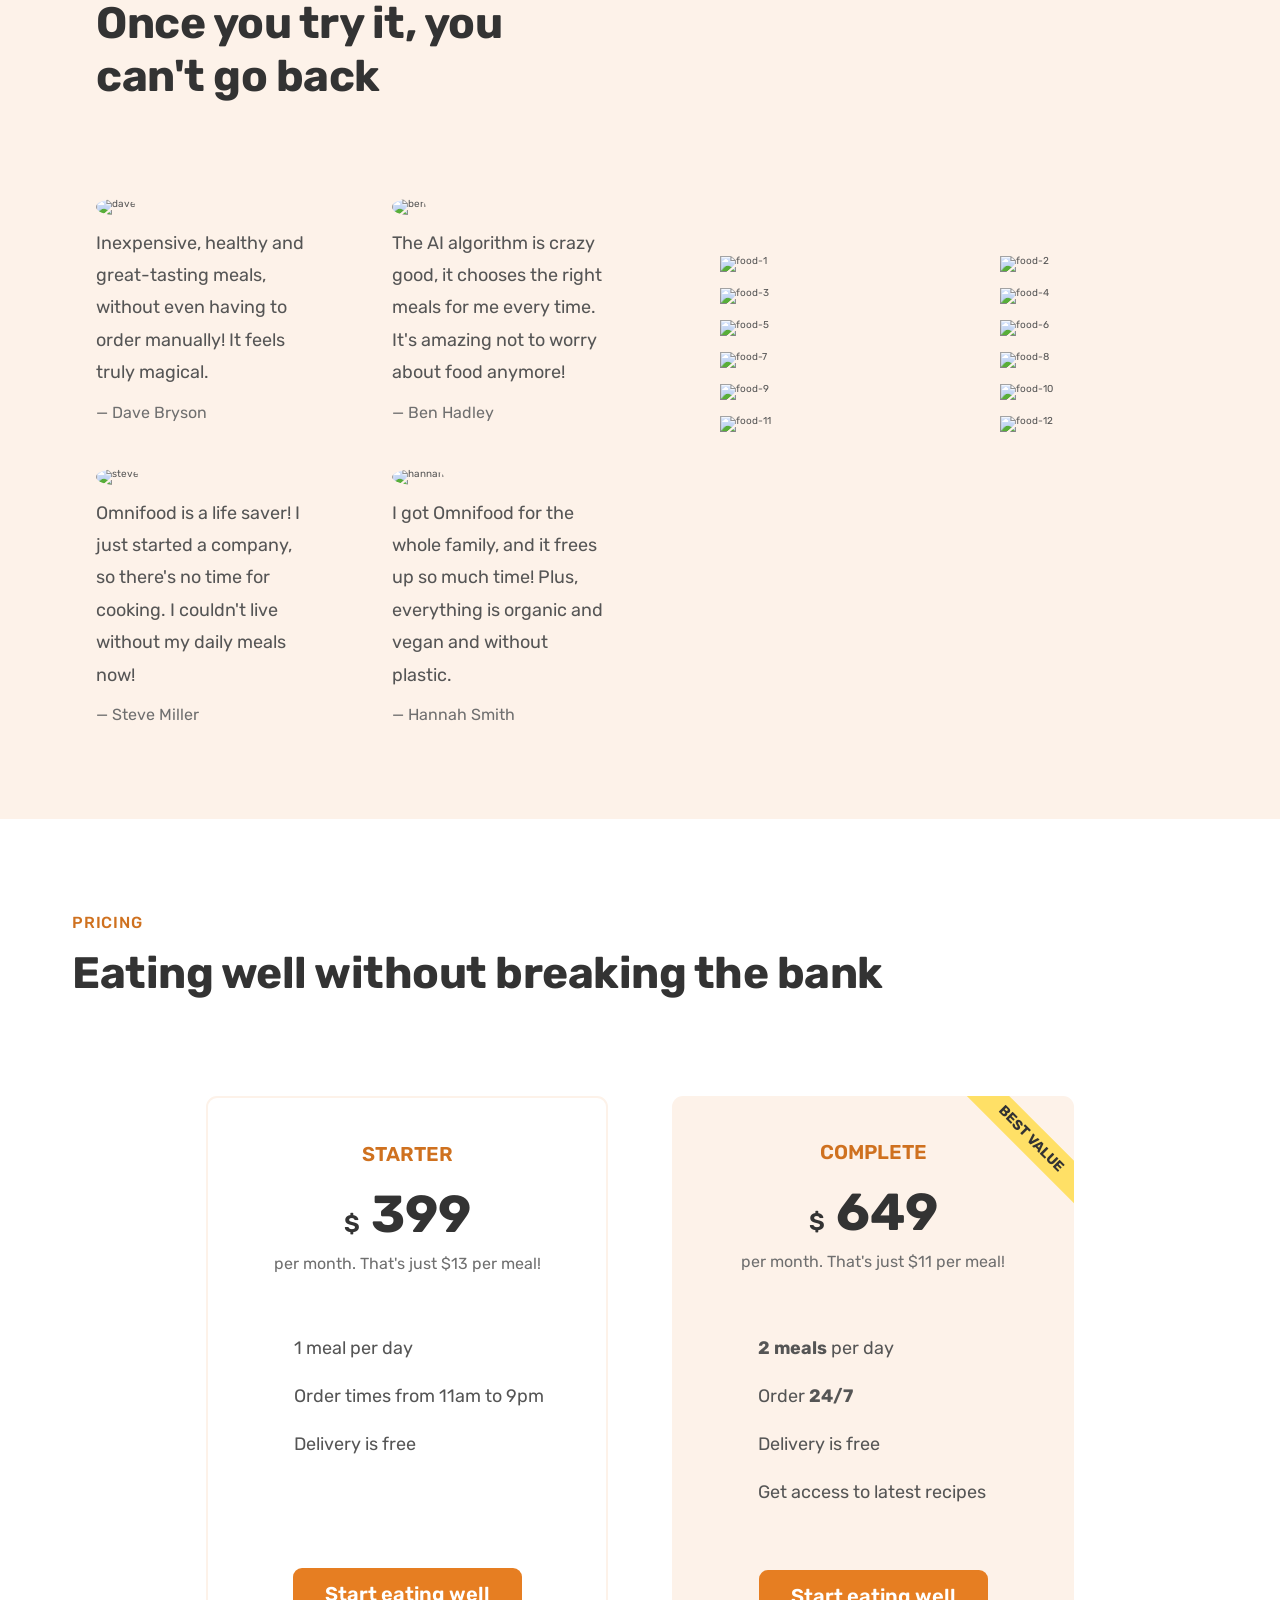
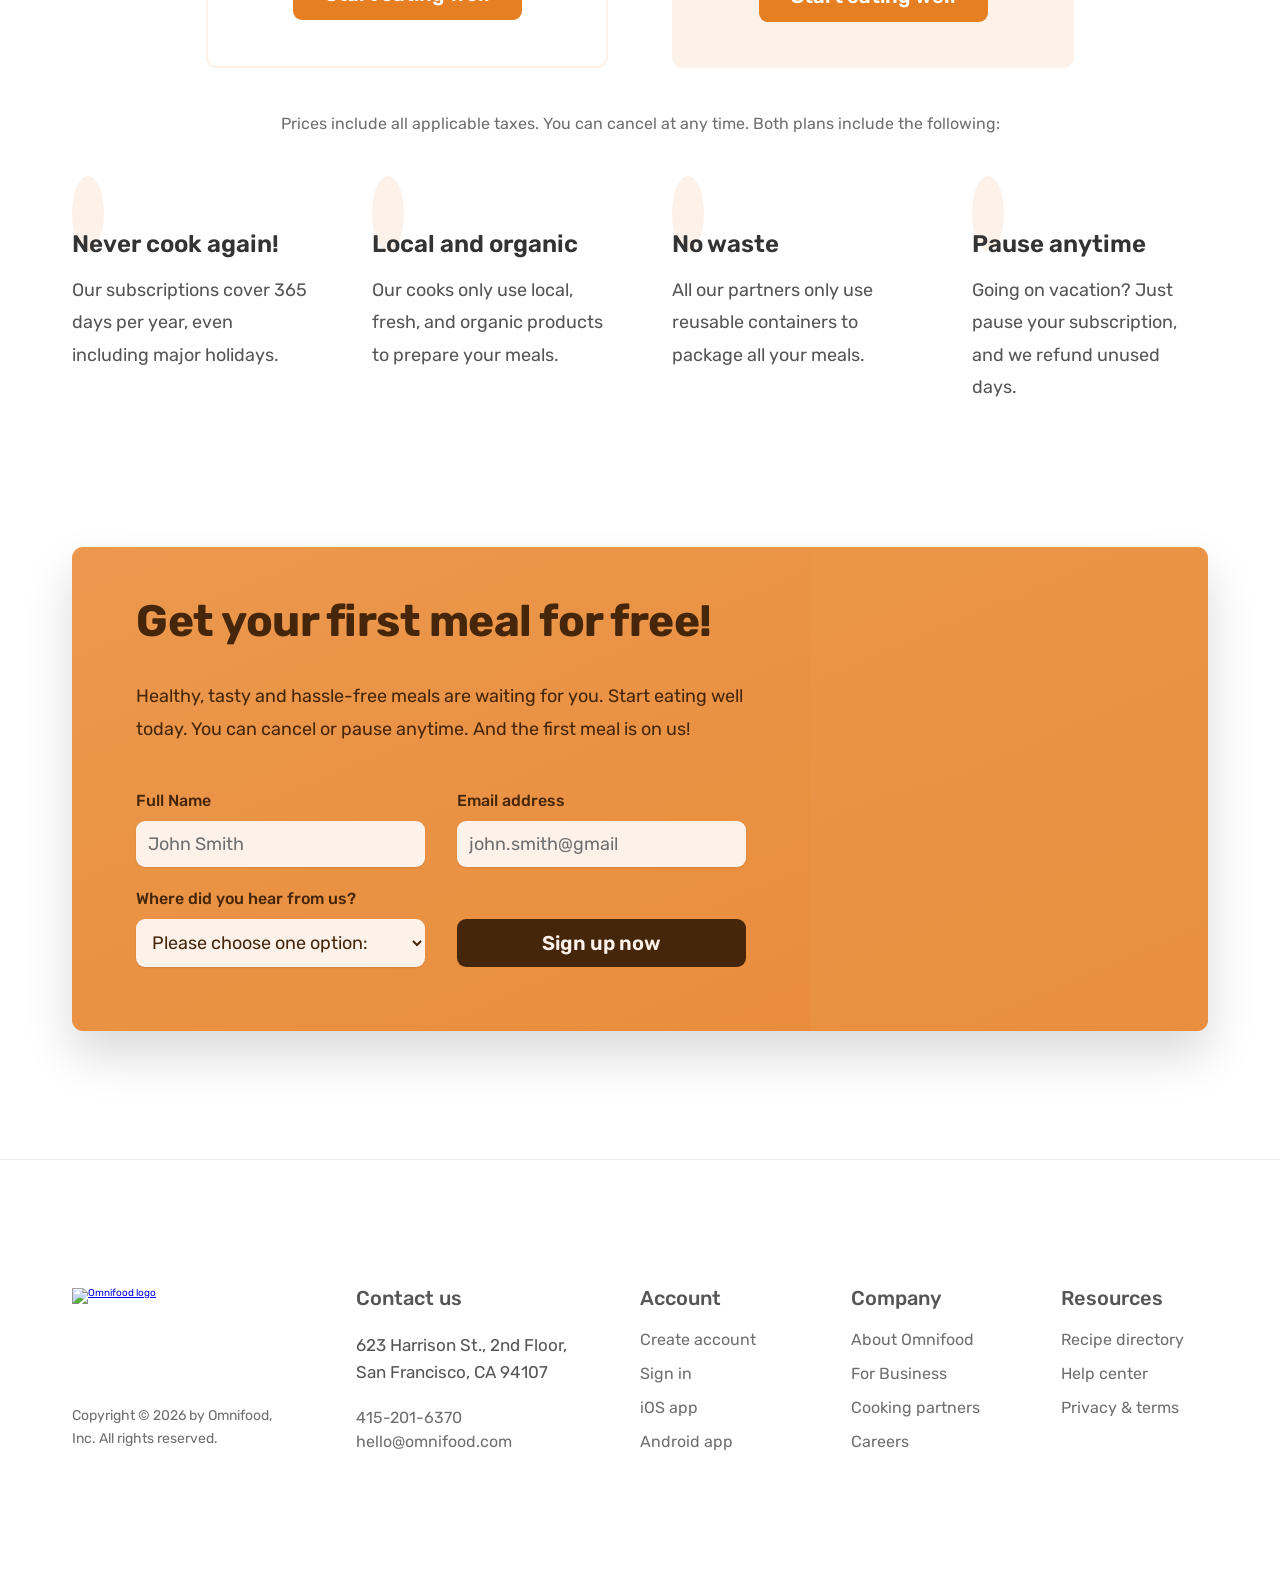
==== commit 3be0e176: "progress is loading" ====
--- a/omnifood/index.html
+++ b/omnifood/index.html
@@ -38,7 +38,7 @@
     <title>My Omnifood</title>
   </head>
   <body>
-    <header class="header">
+    <header class="header sticky">
       <a href="#">
         <img src="img/omnifood-logo.png" alt="Omnifood logo" class="logo" />
       </a>
--- a/omnifood/css/general.css
+++ b/omnifood/css/general.css
@@ -51,6 +51,8 @@
   /* Procentage of user's browser font-size setting -> by setting 10px user can't change it */
   font-size: 62.5%;
   overflow-x: hidden;
+  /* scroll behavior */
+  scroll-behavior: smooth;
 }
 
 body {
--- a/omnifood/css/header.css
+++ b/omnifood/css/header.css
@@ -65,3 +65,13 @@
 .icon-mobile-nav[name="close-outline"] {
   display: none;
 }
+
+/* STICKY NAVIGATION */
+.sticky {
+  position: fixed;
+  top: 0;
+  bottom: 0;
+  width: 100%;
+  background-color: rgb(255, 255, 255, 0.97);
+  z-index: 999;
+}
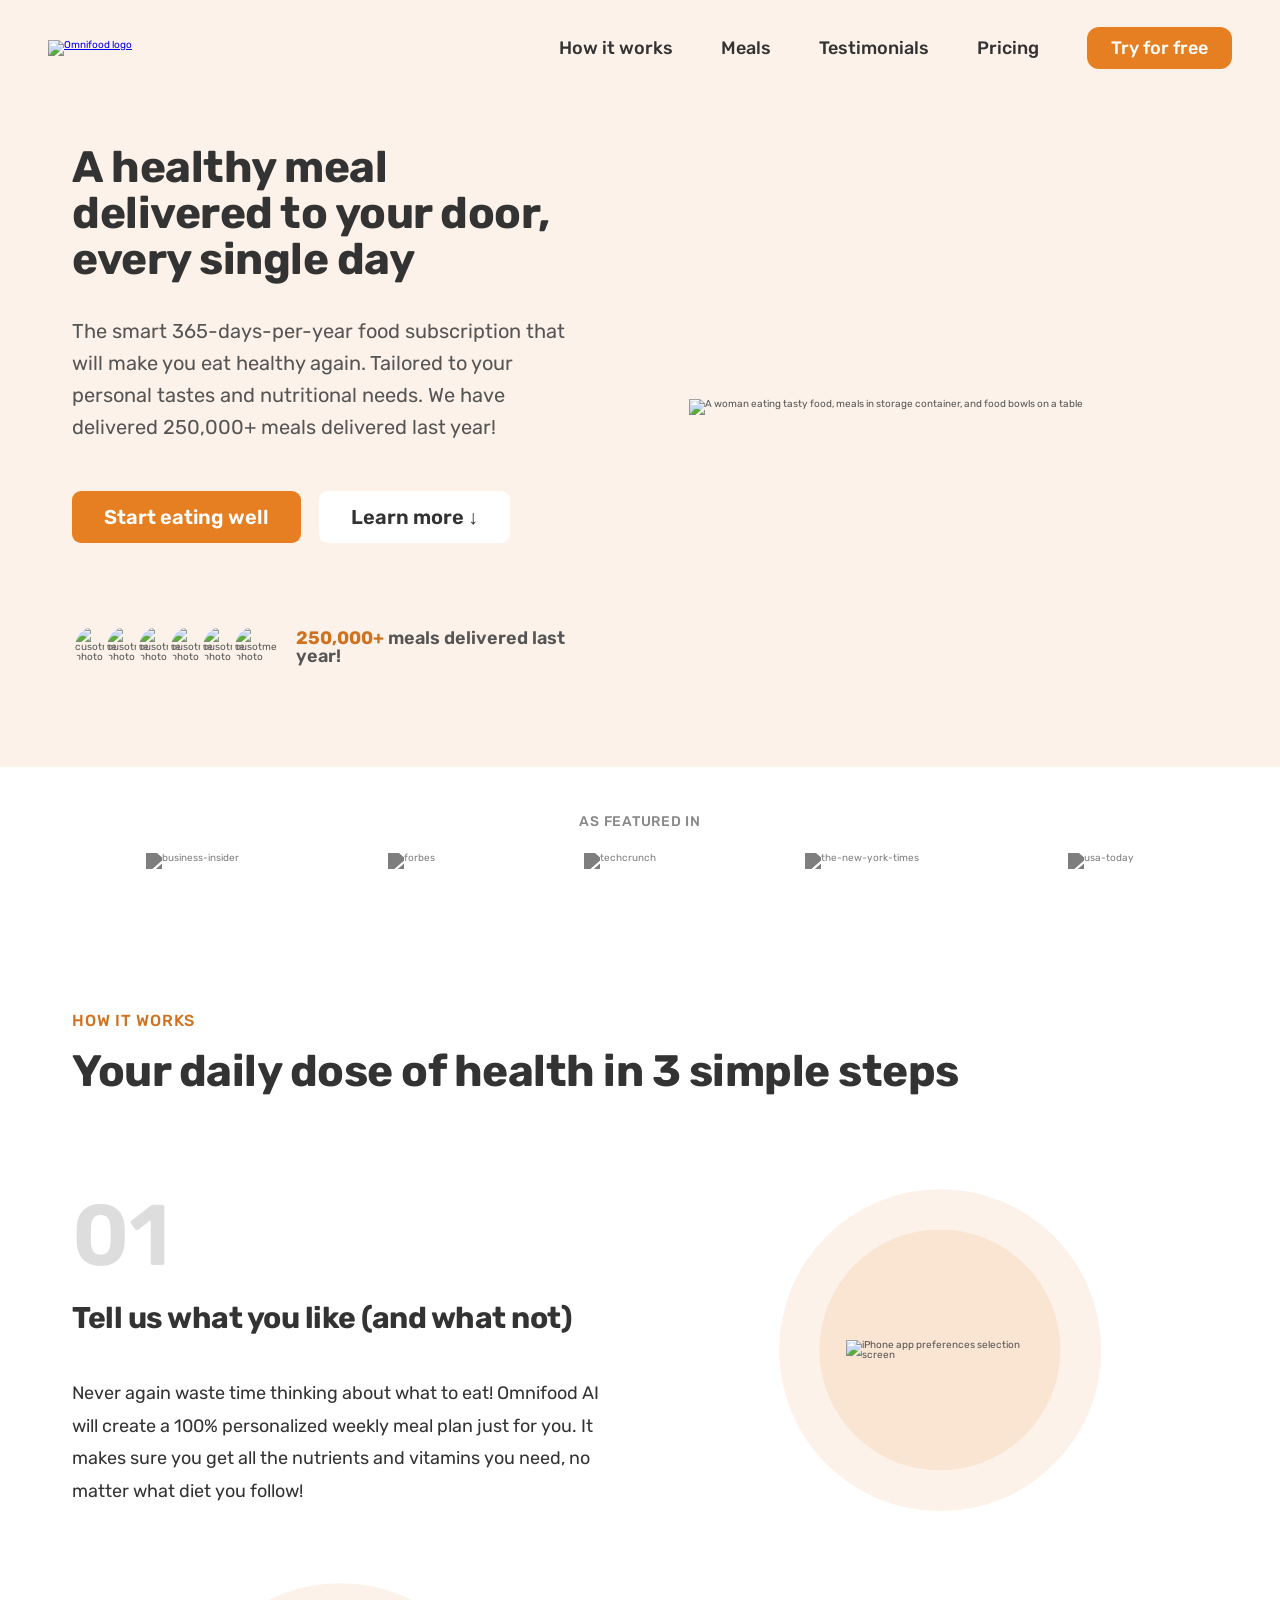
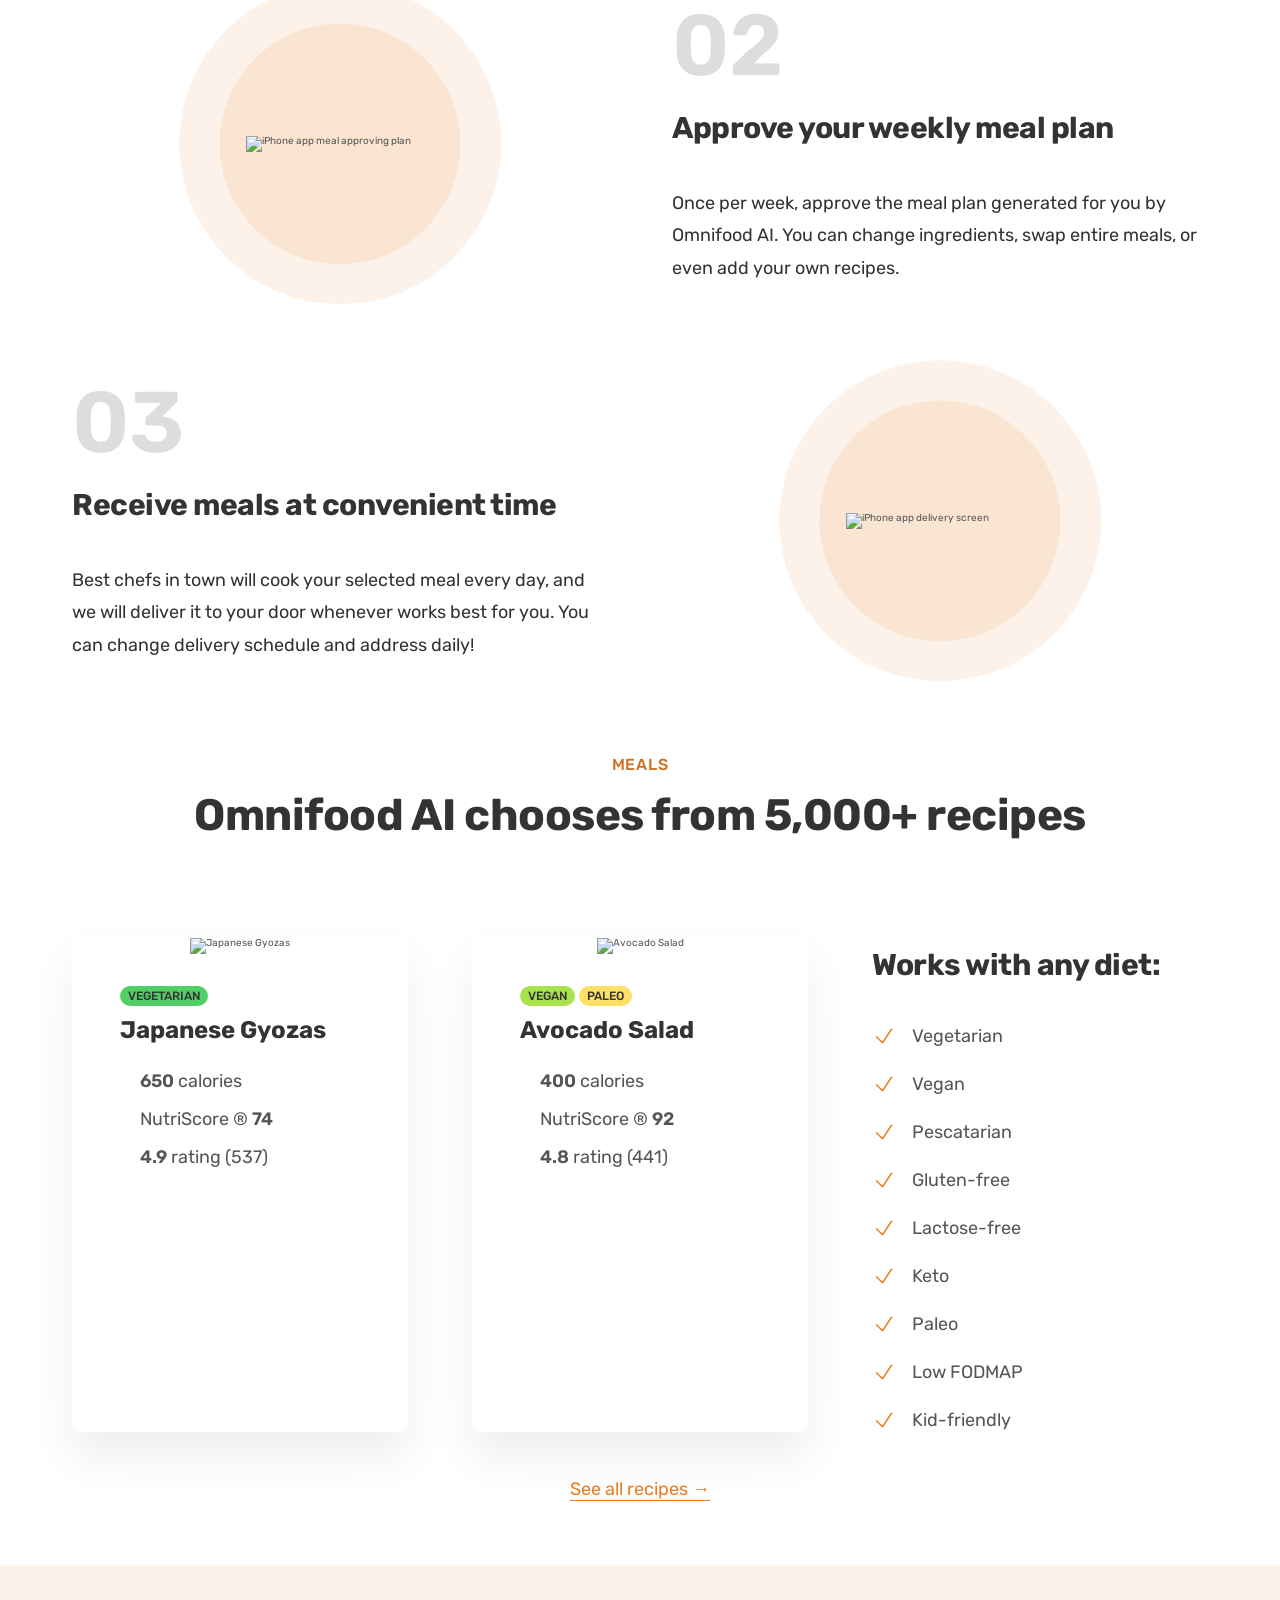
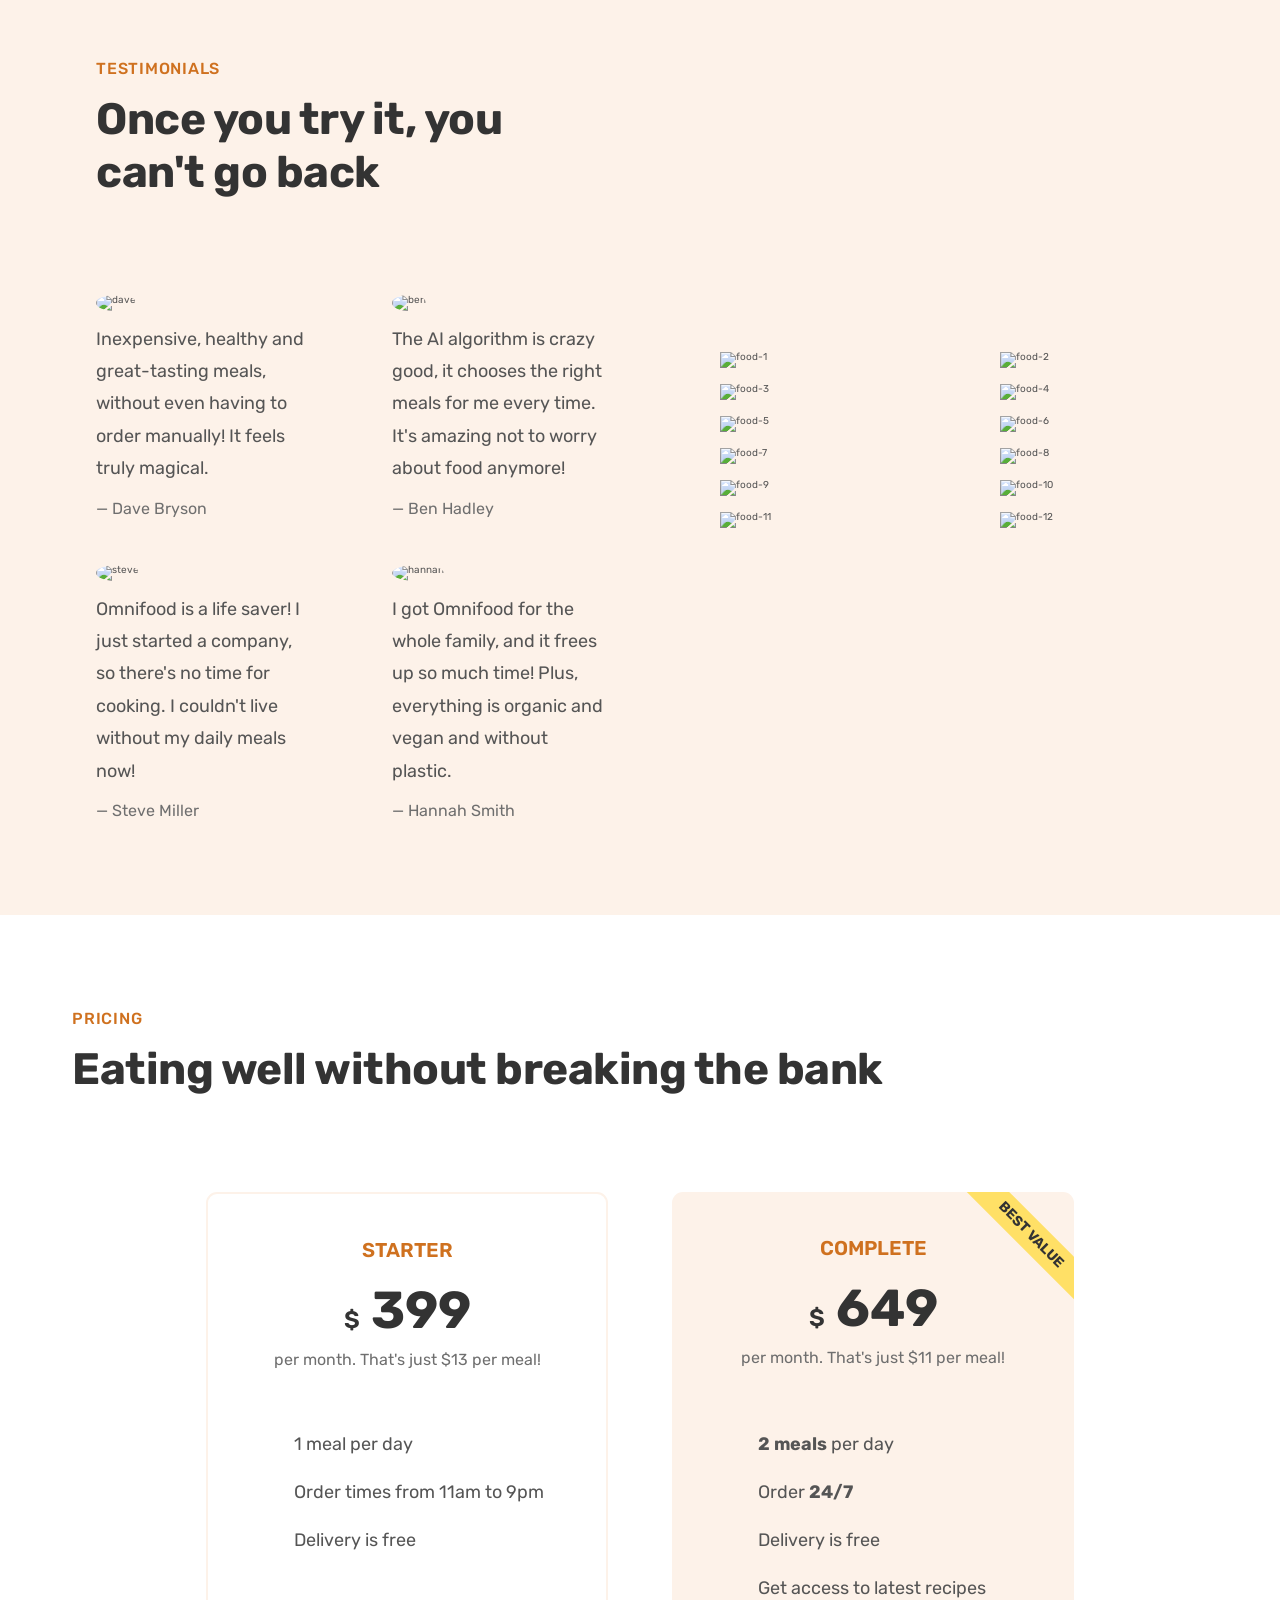
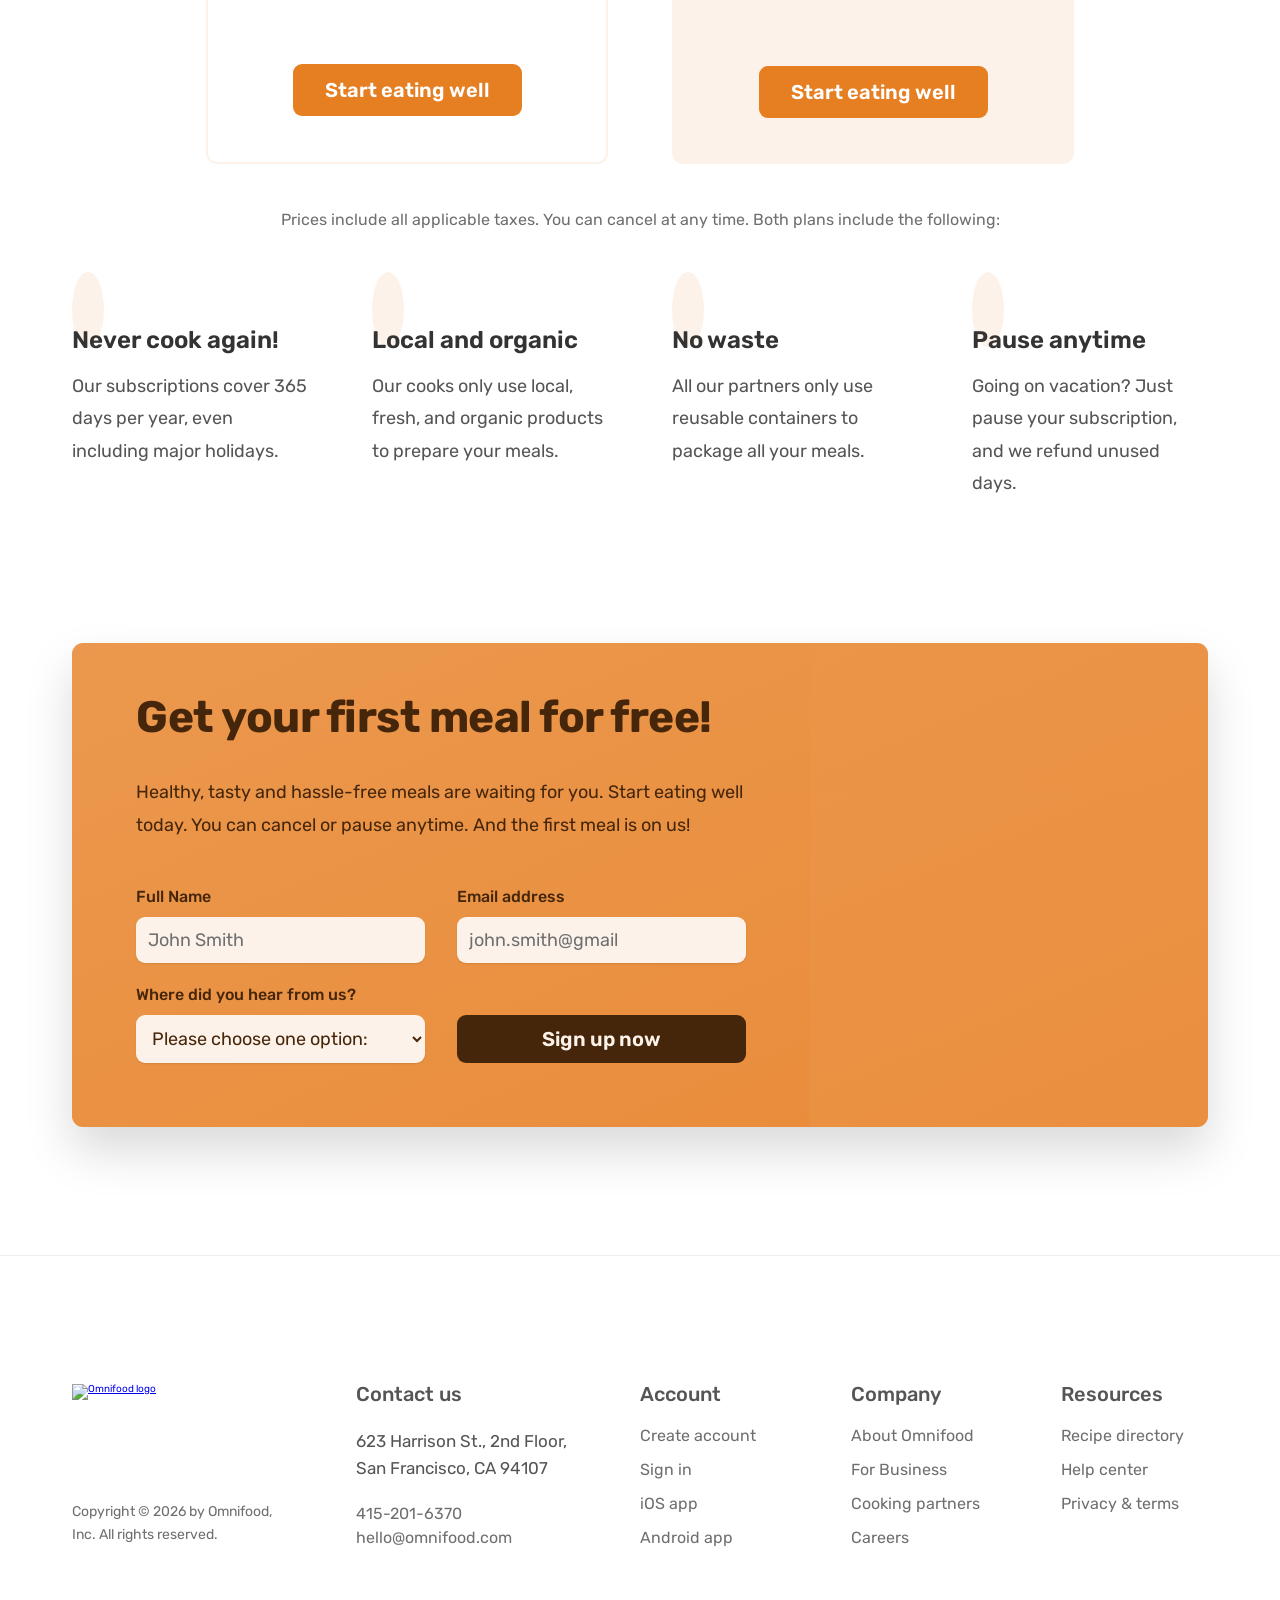
==== commit 4f86ed5f: "finish" ====
--- a/omnifood/index.html
+++ b/omnifood/index.html
@@ -38,7 +38,7 @@
     <title>My Omnifood</title>
   </head>
   <body>
-    <header class="header sticky">
+    <header class="header">
       <a href="#">
         <img src="img/omnifood-logo.png" alt="Omnifood logo" class="logo" />
       </a>
--- a/omnifood/css/header.css
+++ b/omnifood/css/header.css
@@ -67,11 +67,16 @@
 }
 
 /* STICKY NAVIGATION */
-.sticky {
+.sticky .header {
   position: fixed;
   top: 0;
   bottom: 0;
   width: 100%;
+  height: 8rem;
+  padding-top: 0;
+  padding-bottom: 0;
   background-color: rgb(255, 255, 255, 0.97);
   z-index: 999;
+  /* x-offset y-offset blur-radius spread-radius (color option) */
+  box-shadow: 0 1.2rem 3.2rem rgb(0, 0, 0, 0.03);
 }
--- a/omnifood/css/hero.css
+++ b/omnifood/css/hero.css
@@ -67,3 +67,7 @@
   color: #cf711f;
   font-weight: 700;
 }
+
+.sticky .section-hero {
+  margin-top: 9.6rem;
+}
